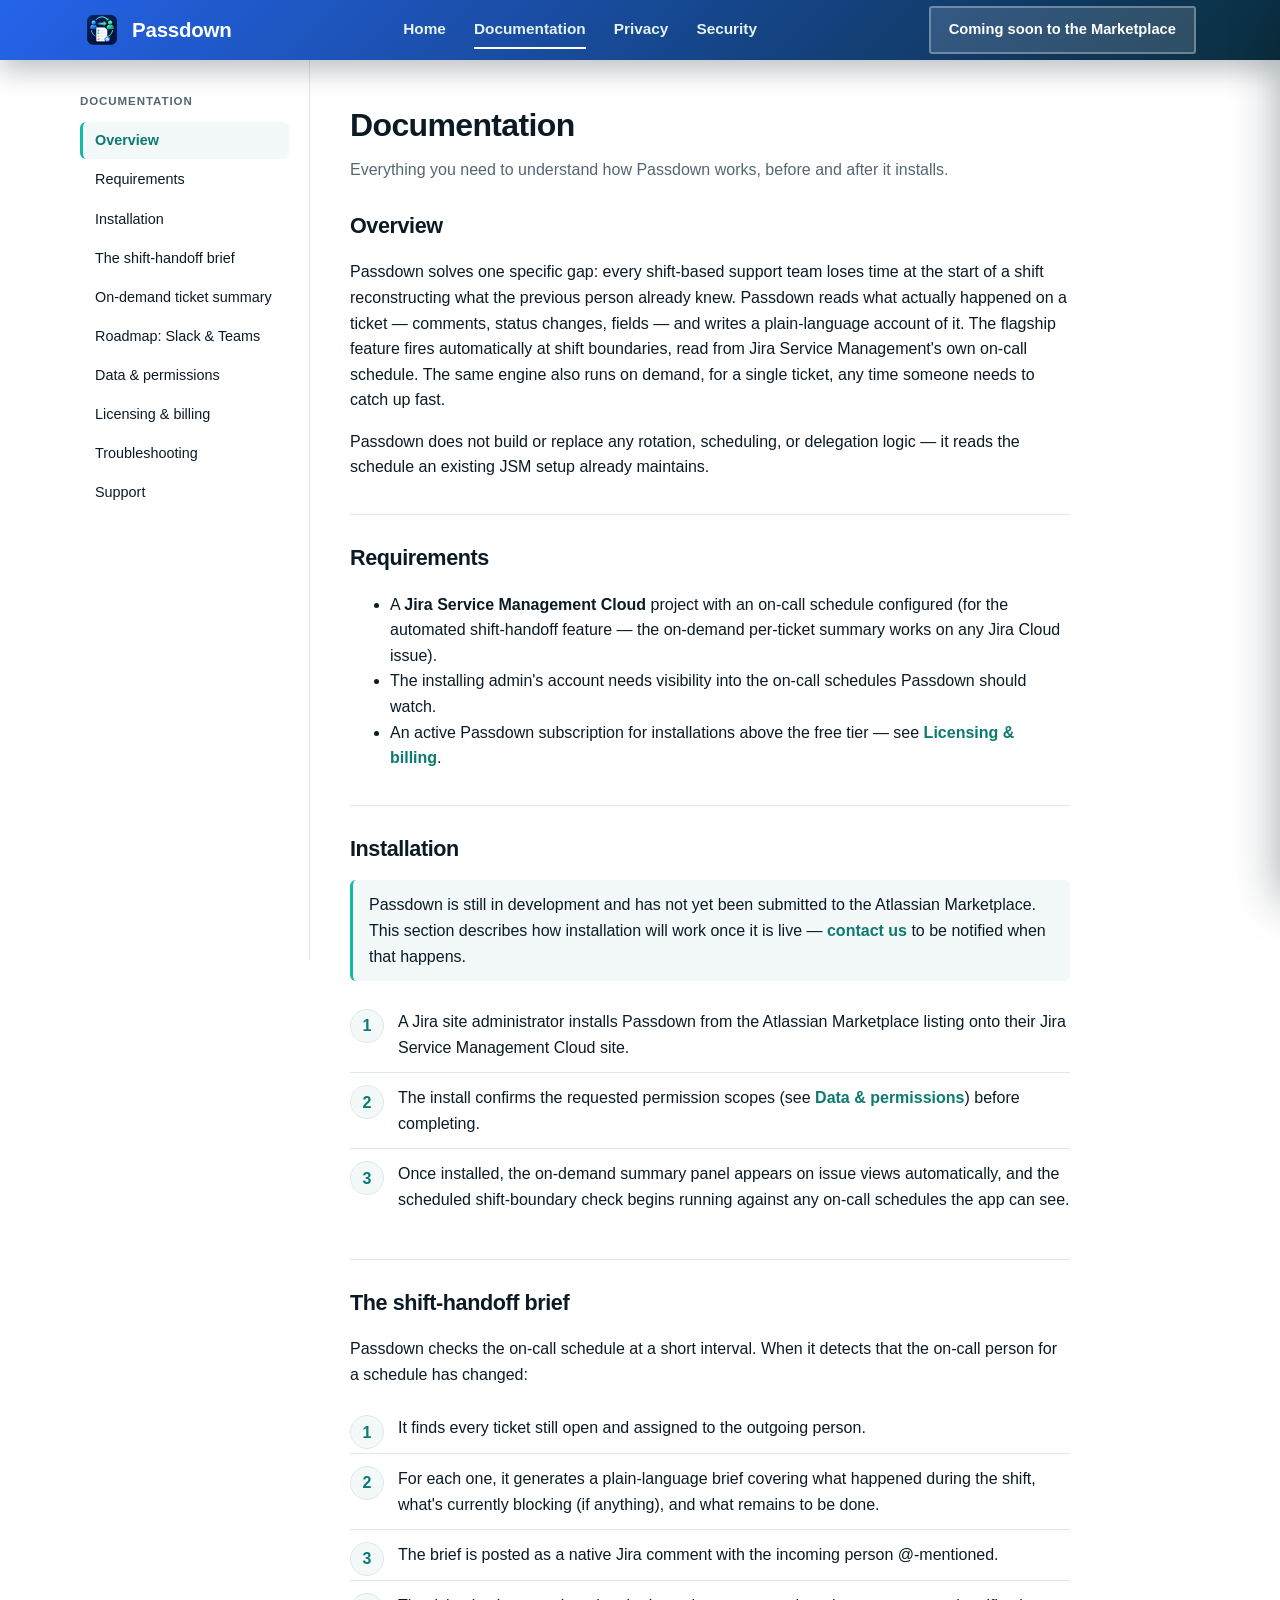
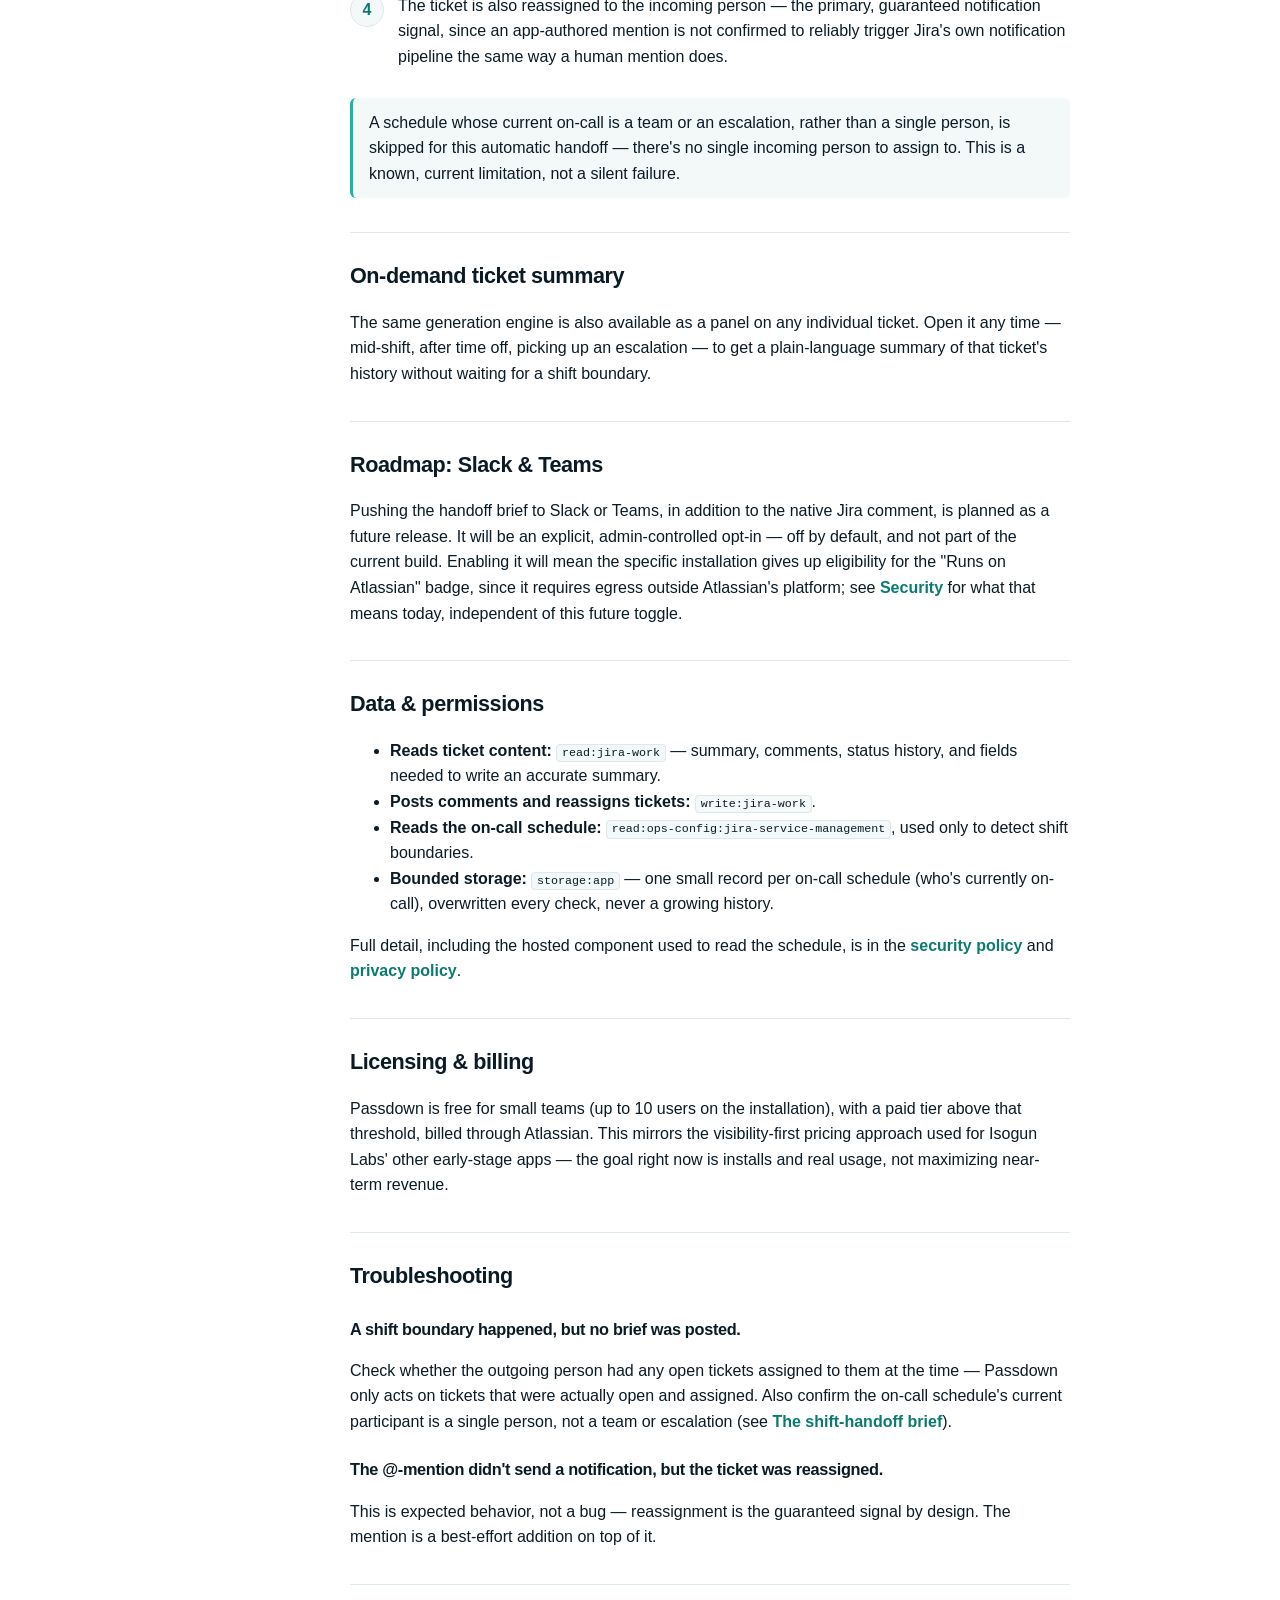
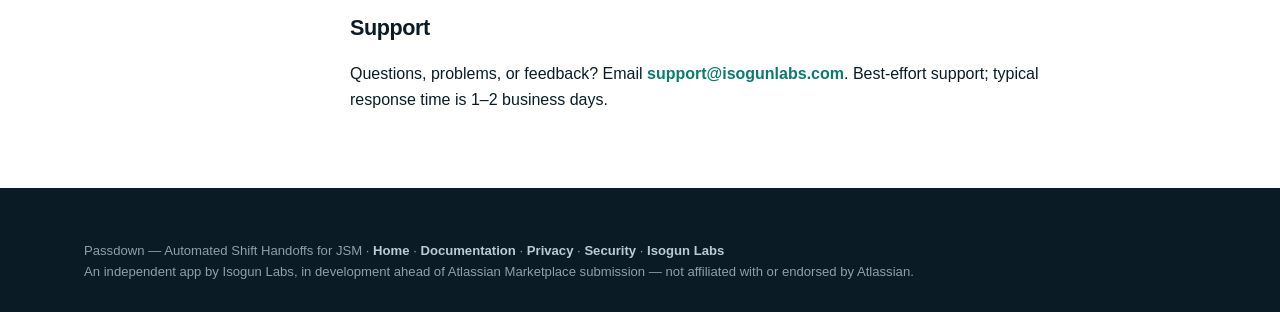
==== docs.html @ a718385f "Add Passdown marketing site: home, docs, privacy, security Real product screenshots throughout (on-c" ====
<!doctype html>
<html lang="en">
<head>
<meta charset="utf-8">
<meta name="viewport" content="width=device-width, initial-scale=1">
<meta name="color-scheme" content="light">
<meta name="author" content="Isogun Labs">
<meta name="theme-color" content="#0B1B26">
<title>Passdown — Documentation</title>
<meta name="description" content="Documentation for Passdown, the JSM app that writes and posts automated shift-handoff briefs, plus on-demand per-ticket summaries.">
<link rel="canonical" href="https://passdown.isogunlabs.com/docs.html">

<meta property="og:type" content="website">
<meta property="og:title" content="Passdown — Documentation">
<meta property="og:description" content="How the automated shift-handoff brief works, how the on-demand summary works, and what's still coming.">
<meta property="og:url" content="https://passdown.isogunlabs.com/docs.html">
<meta property="og:image" content="https://passdown.isogunlabs.com/assets/img/passdown-logo-512.png">
<meta property="og:image:width" content="512">
<meta property="og:image:height" content="512">
<meta property="og:site_name" content="Passdown">
<meta name="twitter:card" content="summary">
<meta name="twitter:site" content="@isogunlabs">
<meta name="twitter:title" content="Passdown — Documentation">
<meta name="twitter:description" content="How the automated shift-handoff brief works, how the on-demand summary works, and what's still coming.">
<meta name="twitter:image" content="https://passdown.isogunlabs.com/assets/img/passdown-logo-512.png">

<link rel="icon" href="/assets/img/passdown-logo-144.png" sizes="144x144" type="image/png">
<link rel="icon" href="/assets/img/passdown-logo-96.png" sizes="96x96" type="image/png">
<link rel="apple-touch-icon" href="/assets/img/passdown-logo-144.png">
<script type="application/ld+json">
{
  "@context": "https://schema.org",
  "@type": "BreadcrumbList",
  "itemListElement": [
    { "@type": "ListItem", "position": 1, "name": "Passdown", "item": "https://passdown.isogunlabs.com/" },
    { "@type": "ListItem", "position": 2, "name": "Documentation", "item": "https://passdown.isogunlabs.com/docs.html" }
  ]
}
</script>

<link rel="stylesheet" href="/assets/css/site.css?v=1">
</head>
<body>

<nav class="nav nav-solid">
  <div class="wrap">
    <a class="logo" href="/">
      <img src="/assets/img/passdown-logo-144.png" alt="" width="36" height="36">
      <b>Passdown</b>
    </a>
    <div class="nav-mid">
      <a href="index.html">Home</a>
      <a href="docs.html" class="active">Documentation</a>
      <a href="privacy.html">Privacy</a>
      <a href="security.html">Security</a>
    </div>
    <div class="nav-right">
      <span class="btn btn-disabled btn-sm">Coming soon to the Marketplace</span>
      <button class="hamburger" aria-label="Open menu" aria-expanded="false" aria-controls="mobile-drawer">
        <span></span><span></span><span></span>
      </button>
    </div>
  </div>
</nav>

<div class="drawer-overlay"></div>
<aside class="drawer" id="mobile-drawer">
  <div class="d-head">
    <a class="logo" href="/">
      <img src="/assets/img/passdown-logo-144.png" alt="" width="32" height="32">
      <b>Passdown</b>
    </a>
    <button class="d-close" aria-label="Close menu">
      <svg viewBox="0 0 24 24" fill="none" stroke="currentColor" stroke-width="2.2" stroke-linecap="round" stroke-linejoin="round"><path d="M6 6l12 12M18 6 6 18"/></svg>
    </button>
  </div>
  <nav>
    <a class="d-link" href="index.html">Home</a>
    <a class="d-link" href="docs.html">Documentation</a>
    <a class="d-link" href="privacy.html">Privacy</a>
    <a class="d-link" href="security.html">Security</a>
  </nav>
  <a class="btn btn-teal" href="mailto:support@isogunlabs.com">Get notified at launch</a>
</aside>

<div class="docs-layout">

  <aside class="docs-side">
    <p class="side-title">Documentation</p>
    <nav id="sidenav">
      <a href="#overview">Overview</a>
      <a href="#requirements">Requirements</a>
      <a href="#install">Installation</a>
      <a href="#handoff">The shift-handoff brief</a>
      <a href="#ticket">On-demand ticket summary</a>
      <a href="#roadmap">Roadmap: Slack &amp; Teams</a>
      <a href="#data">Data &amp; permissions</a>
      <a href="#licensing">Licensing &amp; billing</a>
      <a href="#troubleshooting">Troubleshooting</a>
      <a href="#support">Support</a>
    </nav>
  </aside>

  <main class="docs-main">
    <h1 class="page-title">Documentation</h1>
    <p class="lede">Everything you need to understand how Passdown works, before and after it installs.</p>

    <section id="overview">
      <h2 class="sec">Overview</h2>
      <p>
        Passdown solves one specific gap: every shift-based support team loses time at the start
        of a shift reconstructing what the previous person already knew. Passdown reads what
        actually happened on a ticket — comments, status changes, fields — and writes a
        plain-language account of it. The flagship feature fires automatically at shift
        boundaries, read from Jira Service Management's own on-call schedule. The same engine
        also runs on demand, for a single ticket, any time someone needs to catch up fast.
      </p>
      <p>
        Passdown does not build or replace any rotation, scheduling, or delegation logic — it
        reads the schedule an existing JSM setup already maintains.
      </p>
    </section>

    <section id="requirements">
      <h2 class="sec">Requirements</h2>
      <ul>
        <li>A <strong>Jira Service Management Cloud</strong> project with an on-call schedule configured (for the automated shift-handoff feature — the on-demand per-ticket summary works on any Jira Cloud issue).</li>
        <li>The installing admin's account needs visibility into the on-call schedules Passdown should watch.</li>
        <li>An active Passdown subscription for installations above the free tier — see <a class="inline" href="#licensing">Licensing &amp; billing</a>.</li>
      </ul>
    </section>

    <section id="install">
      <h2 class="sec">Installation</h2>
      <div class="note">
        Passdown is still in development and has not yet been submitted to the Atlassian
        Marketplace. This section describes how installation will work once it is live —
        <a class="inline" href="mailto:support@isogunlabs.com">contact us</a> to be notified when
        that happens.
      </div>
      <ol class="steps">
        <li>A Jira site administrator installs Passdown from the Atlassian Marketplace listing onto their Jira Service Management Cloud site.</li>
        <li>The install confirms the requested permission scopes (see <a class="inline" href="#data">Data &amp; permissions</a>) before completing.</li>
        <li>Once installed, the on-demand summary panel appears on issue views automatically, and the scheduled shift-boundary check begins running against any on-call schedules the app can see.</li>
      </ol>
    </section>

    <section id="handoff">
      <h2 class="sec">The shift-handoff brief</h2>
      <p>Passdown checks the on-call schedule at a short interval. When it detects that the on-call person for a schedule has changed:</p>
      <ol class="steps">
        <li>It finds every ticket still open and assigned to the outgoing person.</li>
        <li>For each one, it generates a plain-language brief covering what happened during the shift, what's currently blocking (if anything), and what remains to be done.</li>
        <li>The brief is posted as a native Jira comment with the incoming person @-mentioned.</li>
        <li>The ticket is also reassigned to the incoming person — the primary, guaranteed notification signal, since an app-authored mention is not confirmed to reliably trigger Jira's own notification pipeline the same way a human mention does.</li>
      </ol>
      <div class="note">
        A schedule whose current on-call is a team or an escalation, rather than a single person,
        is skipped for this automatic handoff — there's no single incoming person to assign to.
        This is a known, current limitation, not a silent failure.
      </div>
    </section>

    <section id="ticket">
      <h2 class="sec">On-demand ticket summary</h2>
      <p>
        The same generation engine is also available as a panel on any individual ticket. Open
        it any time — mid-shift, after time off, picking up an escalation — to get a
        plain-language summary of that ticket's history without waiting for a shift boundary.
      </p>
    </section>

    <section id="roadmap">
      <h2 class="sec">Roadmap: Slack &amp; Teams</h2>
      <p>
        Pushing the handoff brief to Slack or Teams, in addition to the native Jira comment, is
        planned as a future release. It will be an explicit, admin-controlled opt-in — off by
        default, and not part of the current build. Enabling it will mean the specific
        installation gives up eligibility for the "Runs on Atlassian" badge, since it requires
        egress outside Atlassian's platform; see <a class="inline" href="security.html">Security</a>
        for what that means today, independent of this future toggle.
      </p>
    </section>

    <section id="data">
      <h2 class="sec">Data &amp; permissions</h2>
      <ul>
        <li><strong>Reads ticket content:</strong> <code>read:jira-work</code> — summary, comments, status history, and fields needed to write an accurate summary.</li>
        <li><strong>Posts comments and reassigns tickets:</strong> <code>write:jira-work</code>.</li>
        <li><strong>Reads the on-call schedule:</strong> <code>read:ops-config:jira-service-management</code>, used only to detect shift boundaries.</li>
        <li><strong>Bounded storage:</strong> <code>storage:app</code> — one small record per on-call schedule (who's currently on-call), overwritten every check, never a growing history.</li>
      </ul>
      <p>Full detail, including the hosted component used to read the schedule, is in the <a class="inline" href="security.html">security policy</a> and <a class="inline" href="privacy.html">privacy policy</a>.</p>
    </section>

    <section id="licensing">
      <h2 class="sec">Licensing &amp; billing</h2>
      <p>
        Passdown is free for small teams (up to 10 users on the installation), with a paid tier
        above that threshold, billed through Atlassian. This mirrors the visibility-first pricing
        approach used for Isogun Labs' other early-stage apps — the goal right now is installs
        and real usage, not maximizing near-term revenue.
      </p>
    </section>

    <section id="troubleshooting">
      <h2 class="sec">Troubleshooting</h2>

      <h3>A shift boundary happened, but no brief was posted.</h3>
      <p>
        Check whether the outgoing person had any open tickets assigned to them at the time —
        Passdown only acts on tickets that were actually open and assigned. Also confirm the
        on-call schedule's current participant is a single person, not a team or escalation (see
        <a class="inline" href="#handoff">The shift-handoff brief</a>).
      </p>

      <h3>The @-mention didn't send a notification, but the ticket was reassigned.</h3>
      <p>
        This is expected behavior, not a bug — reassignment is the guaranteed signal by design.
        The mention is a best-effort addition on top of it.
      </p>
    </section>

    <section id="support">
      <h2 class="sec">Support</h2>
      <p>
        Questions, problems, or feedback? Email
        <a class="inline" href="mailto:support@isogunlabs.com">support@isogunlabs.com</a>.
        Best-effort support; typical response time is 1–2 business days.
      </p>
    </section>
  </main>

</div>

<footer>
  <div class="wrap">
    <div class="foot-bottom" style="border-top:0; padding-top:0;">
      Passdown — Automated Shift Handoffs for JSM ·
      <a href="index.html">Home</a> ·
      <a href="docs.html">Documentation</a> ·
      <a href="privacy.html">Privacy</a> ·
      <a href="security.html">Security</a> ·
      <a href="https://isogunlabs.com/">Isogun Labs</a><br>
      An independent app by Isogun Labs, in development ahead of Atlassian Marketplace submission — not affiliated with or endorsed by Atlassian.
    </div>
  </div>
</footer>

<script src="/assets/js/site.js?v=1" defer></script>
</body>
</html>
---- assets/css/site.css ----
/* ============================================================
   Passdown — shared site styles
   ============================================================ */
:root {
  --blue-50:#EFF6FF; --blue-100:#DBEAFE; --blue-200:#BFDBFE; --blue-500:#2563EB;
  --teal-50:#ECFDFB; --teal-100:#CCF6EF; --teal-200:#94E7DC; --teal-400:#14B8A6;
  --teal:#0D9488; --teal-600:#0B7A70; --deep:#0A2E3D;
  --ink:#0B1B26; --body:#546672; --bg:#FFFFFF; --panel:#F3F8F8; --panel-2:#E3F1F0;
  --line:#DDE9E9; --white:#FFFFFF; --amber-flag:#B45309; --amber-flag-bg:#FEF3E4;
  --shadow:0 1px 2px rgba(11,27,38,.05), 0 10px 28px rgba(11,27,38,.08);
  --shadow-lg:0 2px 6px rgba(11,27,38,.06), 0 30px 64px rgba(11,27,38,.16);
  --maxw:1160px;
  --ff:'Segoe UI',-apple-system,BlinkMacSystemFont,Roboto,Helvetica,Arial,sans-serif;
}
* { box-sizing: border-box; }
html { scroll-behavior: smooth; }
body { margin:0; font-family:var(--ff); color:var(--ink); background:var(--bg); line-height:1.6; -webkit-font-smoothing:antialiased; text-rendering:optimizeLegibility; overflow-x:hidden; }
a { color:inherit; }
img { max-width:100%; display:block; }
.wrap { max-width:var(--maxw); margin:0 auto; padding:0 24px; }
.wrap-wide { max-width:1360px; }
:focus-visible { outline:2px solid var(--teal-400); outline-offset:3px; border-radius:4px; }
h1,h2,h3 { letter-spacing:-.02em; }
.teal { color:var(--teal-400); }
code { background:var(--panel); border:1px solid var(--line); padding:.1em .4em; border-radius:4px; font-size:.9em; }
pre { background:#0E2530; color:#E7F6F4; border-radius:10px; padding:16px 18px; overflow-x:auto; font-size:.85rem; line-height:1.5; }
pre code { background:none; border:0; color:inherit; padding:0; }
table { border-collapse:collapse; width:100%; margin:12px 0; font-size:.95rem; }
th, td { text-align:left; padding:10px 12px; border-bottom:1px solid var(--line); vertical-align:top; }
th { background:var(--panel); font-weight:700; }

/* buttons */
.btn { display:inline-flex; align-items:center; gap:9px; font-size:1rem; font-weight:700; text-decoration:none; padding:13px 24px; border-radius:3px; transition:transform .16s, box-shadow .25s, background .2s, color .2s; cursor:pointer; border:2px solid transparent; }
.btn svg { width:16px; height:16px; transition:transform .2s; }
.btn-teal { color:#fff; background:linear-gradient(135deg,var(--blue-500),var(--teal-400)); }
.btn-teal:hover { transform:translateY(-2px); }
.btn-teal:hover svg { transform:translateX(4px); }
.btn-ghost { color:var(--ink); border-color:var(--line); background:var(--white); }
.btn-ghost:hover { border-color:var(--teal-400); color:var(--teal); }
.btn-ghost-light { color:#fff; border-color:rgba(255,255,255,.4); background:transparent; }
.btn-ghost-light:hover { border-color:#fff; }
.btn-disabled { color:#fff; background:rgba(255,255,255,.14); border-color:rgba(255,255,255,.3); cursor:default; }
.btn-text { display:inline-flex; align-items:center; gap:8px; font-weight:700; text-decoration:none; color:var(--teal-600); }
.btn-text svg { width:16px; height:16px; transition:transform .2s; }
.btn-text:hover svg { transform:translateX(4px); }
.btn-sm { padding:10px 18px; font-size:.92rem; }

/* utility bar */
.util { background:var(--ink); color:#B9CBD4; font-size:.82rem; }
.util .wrap { display:flex; align-items:center; justify-content:space-between; height:38px; }
.util a { color:#B9CBD4; text-decoration:none; }
.util .u-left a:hover, .util .u-right a:hover { color:#fff; }
.util .u-left { display:flex; align-items:center; gap:6px; }
.util .u-left svg { width:14px; height:14px; color:var(--teal-200); }

/* nav */
.nav { position:sticky; top:0; z-index:60; background:transparent; box-shadow:0 1px 0 rgba(255,255,255,0); transition:box-shadow .4s ease; }
.nav::before { content:""; position:absolute; inset:0; z-index:-1; background:linear-gradient(135deg,var(--blue-500),var(--deep)); opacity:0; transition:opacity .4s ease; }
.nav .wrap { display:flex; align-items:center; justify-content:space-between; height:74px; transition:height .3s ease; }
.nav.scrolled, .nav.nav-solid { box-shadow:0 10px 28px rgba(11,27,38,.28); }
.nav.scrolled::before, .nav.nav-solid::before { opacity:1; }
.nav.scrolled .wrap, .nav.nav-solid .wrap { height:60px; }
.logo { display:inline-flex; align-items:center; gap:12px; text-decoration:none; }
.logo img { height:36px; width:auto; flex:none; display:block; border-radius:9px; }
.logo b { color:#fff; font-size:1.28rem; font-weight:800; letter-spacing:-.01em; }
.nav-mid { display:flex; align-items:center; gap:28px; }
.nav-mid a { color:#E4F3F1; text-decoration:none; font-weight:600; font-size:.96rem; padding:6px 0; border-bottom:2px solid transparent; transition:border-color .2s,color .2s; }
.nav-mid a:hover, .nav-mid a.active { border-color:#fff; }
.nav-right { display:flex; align-items:center; gap:14px; }
.hamburger { display:none; background:none; border:0; cursor:pointer; padding:8px; }
.hamburger span { display:block; width:22px; height:2px; background:#fff; border-radius:2px; margin:5px 0; transition:transform .3s ease, opacity .2s ease; }
.hamburger.open span:nth-child(1){ transform:translateY(7px) rotate(45deg); }
.hamburger.open span:nth-child(2){ opacity:0; }
.hamburger.open span:nth-child(3){ transform:translateY(-7px) rotate(-45deg); }
.drawer-overlay { position:fixed; inset:0; background:rgba(11,27,38,.5); opacity:0; visibility:hidden; transition:opacity .3s ease, visibility .3s ease; z-index:90; }
.drawer-overlay.open { opacity:1; visibility:visible; }
.drawer { position:fixed; top:0; right:0; height:100%; width:min(300px,86vw); background:linear-gradient(160deg,var(--blue-500),var(--deep)); box-shadow:-14px 0 44px rgba(11,27,38,.4); transform:translateX(105%); transition:transform .32s cubic-bezier(.4,0,.2,1); z-index:100; display:flex; flex-direction:column; padding:20px 22px 26px; }
.drawer.open { transform:none; }
.drawer .d-head { display:flex; align-items:center; justify-content:space-between; margin-bottom:18px; }
.drawer .d-close { background:none; border:0; color:#fff; cursor:pointer; padding:6px; line-height:0; }
.drawer .d-close svg { width:24px; height:24px; }
.drawer nav { display:flex; flex-direction:column; }
.drawer a.d-link { display:block; color:#fff; text-decoration:none; font-weight:600; font-size:1.05rem; padding:14px 2px; border-bottom:1px solid rgba(255,255,255,.16); }
.drawer .btn { margin-top:20px; justify-content:center; }
body.drawer-open { overflow:hidden; }
@media (max-width:820px){ .nav-mid{ display:none; } .util{ display:none; } .hamburger{ display:block; } .nav-right .btn-teal{ display:none; } }

/* hero */
.hero { position:relative; margin-top:-74px; padding-top:74px; background:linear-gradient(150deg,#0E3247,var(--ink) 65%); color:#fff; overflow:hidden; }
.hero-facets { position:absolute; inset:0; opacity:.5; background-image:linear-gradient(rgba(255,255,255,.05) 1px,transparent 1px),linear-gradient(90deg,rgba(255,255,255,.05) 1px,transparent 1px); background-size:48px 48px; mask-image:radial-gradient(ellipse 75% 90% at 20% 20%,#000 30%,transparent 75%); -webkit-mask-image:radial-gradient(ellipse 75% 90% at 20% 20%,#000 30%,transparent 75%); }
.hero-glow { position:absolute; width:520px; height:520px; border-radius:50%; background:radial-gradient(circle,rgba(20,184,166,.35),transparent 70%); filter:blur(30px); top:-120px; right:-80px; animation:float 9s ease-in-out infinite; }
@keyframes float { 0%,100%{ transform:translate(0,0); } 50%{ transform:translate(-24px,26px); } }
.hero .wrap { position:relative; z-index:1; padding:76px 24px 70px; display:grid; grid-template-columns:0.85fr 1.15fr; gap:44px; align-items:center; max-width:1280px; }
.eyebrow { font-size:.76rem; font-weight:700; letter-spacing:.14em; text-transform:uppercase; color:#B9E4DC; }
.eyebrow .dot { display:inline-block; width:7px; height:7px; margin-right:8px; border-radius:50%; background:var(--teal-400); box-shadow:0 0 0 4px rgba(20,184,166,.25); vertical-align:middle; }
.hero h1 { font-size:clamp(2rem,4.4vw,3.1rem); line-height:1.1; font-weight:800; margin:20px 0 0; letter-spacing:-.03em; }
.hero .lead { font-size:clamp(1.02rem,1.5vw,1.16rem); color:#C7DCE2; max-width:50ch; margin:20px 0 0; }
.hero-actions { display:flex; flex-wrap:wrap; align-items:center; gap:16px; margin-top:30px; }
.hero-actions .btn-text { color:#fff; }
.trust-chips { list-style:none; display:flex; flex-wrap:wrap; gap:10px; padding:0; margin:30px 0 0; }
.trust-chips li { display:inline-flex; align-items:center; gap:7px; background:rgba(255,255,255,.08); border:1px solid rgba(255,255,255,.16); border-radius:999px; padding:8px 15px; font-size:.85rem; font-weight:600; color:#E4F3F1; }
.trust-chips svg { width:14px; height:14px; color:var(--teal-200); flex:none; }

/* hero screenshot showcase */
.showcase-frame { position:relative; }
.showcase-frame::before { content:""; position:absolute; inset:-8% -6% -14% -6%; background:radial-gradient(60% 60% at 65% 35%,rgba(20,184,166,.28),transparent 70%); filter:blur(38px); z-index:-1; }
.mock { border-radius:8px; overflow:hidden; border:1px solid rgba(255,255,255,.14); box-shadow:var(--shadow-lg); background:var(--white); position:relative; }
.mock .bar { display:flex; align-items:center; gap:7px; padding:11px 15px; background:#EAF3F3; border-bottom:1px solid var(--line); }
.mock .bar i { width:10px; height:10px; border-radius:50%; }
.mock .bar .r{background:#F87171;} .mock .bar .y{background:#FBBF24;} .mock .bar .g{background:#34D399;}
.mock .bar .url { margin-left:8px; font-size:.72rem; color:var(--body); background:var(--white); border:1px solid var(--line); border-radius:6px; padding:4px 12px; }
.brief-shot { padding:28px 26px; background:var(--white); }
.brief-shot .who { display:flex; align-items:center; gap:10px; font-size:.82rem; color:var(--body); margin-bottom:14px; }
.brief-shot .who b { color:var(--ink); }
.brief-shot .mention { display:inline-block; background:var(--blue-100); color:var(--blue-500); border-radius:5px; padding:2px 7px; font-weight:700; font-size:.86rem; }
.brief-shot p { font-size:.92rem; color:var(--ink); margin:0 0 12px; }
.brief-shot .tag { display:inline-flex; align-items:center; gap:6px; font-size:.76rem; font-weight:700; color:var(--teal-600); background:var(--teal-50); border:1px solid var(--teal-100); border-radius:999px; padding:4px 11px; }

/* section scaffolding */
section.block { padding:80px 0; }
.kicker { font-size:.78rem; font-weight:800; letter-spacing:.14em; text-transform:uppercase; color:var(--teal-600); }
.section-head { max-width:680px; margin:0 auto 48px; text-align:center; }
.section-head h2 { font-size:clamp(1.7rem,3.4vw,2.4rem); font-weight:800; margin:12px 0 12px; }
.section-head p { color:var(--body); font-size:1.06rem; margin:0; }

/* how it works — flow steps */
.flow { display:grid; grid-template-columns:repeat(3,1fr); gap:28px; position:relative; }
.flow-step { text-align:center; }
.flow-step .num { width:34px; height:34px; border-radius:50%; background:var(--panel); border:1px solid var(--line); color:var(--teal-600); font-weight:800; display:grid; place-items:center; margin:0 auto 14px; }
.flow-shot { border-radius:8px; overflow:hidden; border:1px solid var(--line); box-shadow:var(--shadow); aspect-ratio:16/10; position:relative; margin-bottom:16px; background:var(--panel); display:flex; align-items:center; justify-content:center; padding:22px; }
.flow-shot svg { width:56px; height:56px; color:var(--teal-400); }
.flow-step h3 { margin:0 0 6px; font-size:1.06rem; font-weight:800; color:var(--ink); }
.flow-step p { margin:0; color:var(--body); font-size:.92rem; line-height:1.55; }
.flow-arrow { position:absolute; top:56px; width:28px; height:28px; color:var(--teal-200); }
.flow-arrow svg { width:100%; height:100%; }

/* principle / feature grid */
.principles { display:grid; grid-template-columns:repeat(4,1fr); gap:22px; }
.principle { background:var(--white); border-radius:8px; padding:26px 22px; box-shadow:var(--shadow); transition:transform .2s, box-shadow .25s; }
.principle:hover { transform:translateY(-4px); box-shadow:var(--shadow-lg); }
.principle .ic { width:46px; height:46px; border-radius:8px; display:grid; place-items:center; background:linear-gradient(140deg,var(--teal-50),var(--teal-100)); color:var(--teal-600); margin-bottom:16px; }
.principle .ic svg { width:23px; height:23px; }
.principle h3 { margin:0 0 8px; font-size:1.02rem; font-weight:800; color:var(--ink); }
.principle p { margin:0; color:var(--body); font-size:.92rem; }

/* handoff → engine split */
.split { display:grid; grid-template-columns:1fr auto 1fr; gap:24px; align-items:center; }
.split-shot { border-radius:8px; overflow:hidden; border:1px solid var(--line); box-shadow:var(--shadow-lg); background:var(--white); aspect-ratio:4/3; display:flex; align-items:center; justify-content:center; padding:24px; }
.split-shot svg { width:64px; height:64px; color:var(--teal-400); }
.split-arrow { color:var(--teal-400); flex:none; }
.split-arrow svg { width:30px; height:30px; }
.split-label { font-size:.78rem; font-weight:800; letter-spacing:.1em; text-transform:uppercase; color:var(--teal-600); margin-bottom:10px; text-align:center; }

@media (max-width:680px){
  .split { grid-template-columns:1fr; }
  .split-arrow { transform:rotate(90deg); margin:0 auto; }
}

/* real product screenshots — framed + annotated */
.real-shot { border-radius:8px; overflow:hidden; border:1px solid var(--line); box-shadow:var(--shadow); background:var(--white); }
.real-shot .bar { display:flex; align-items:center; gap:7px; padding:9px 13px; background:#EAF3F3; border-bottom:1px solid var(--line); }
.real-shot .bar i { width:9px; height:9px; border-radius:50%; }
.real-shot .bar .r{background:#F87171;} .real-shot .bar .y{background:#FBBF24;} .real-shot .bar .g{background:#34D399;}
.real-shot .bar .url { margin-left:6px; font-size:.7rem; color:var(--body); background:var(--white); border:1px solid var(--line); border-radius:6px; padding:3px 10px; }
.real-shot .frame { position:relative; overflow:hidden; background:var(--panel); }
.real-shot .frame img { width:100%; height:100%; object-fit:cover; display:block; }
.real-shot .callout { position:absolute; left:10px; bottom:10px; display:inline-flex; align-items:center; gap:8px; background:rgba(10,25,35,.92); color:#fff; font-size:.76rem; font-weight:700; padding:6px 12px 6px 9px; border-radius:999px; box-shadow:0 8px 20px rgba(10,25,35,.4); max-width:calc(100% - 20px); }
.real-shot .callout .dot2 { width:7px; height:7px; border-radius:50%; background:var(--teal-400); flex:none; box-shadow:0 0 0 4px rgba(20,184,166,.3); }
.real-badge { display:inline-flex; align-items:center; gap:6px; font-size:.72rem; font-weight:800; letter-spacing:.04em; text-transform:uppercase; color:var(--teal-600); background:var(--teal-50); border:1px solid var(--teal-100); border-radius:999px; padding:4px 11px; margin-bottom:10px; }
.real-badge svg { width:12px; height:12px; }

/* collage grid of real handoff tickets */
.collage { display:grid; grid-template-columns:repeat(3,1fr); gap:20px; }
.collage .real-shot .frame { aspect-ratio:4/3; }

/* RoA disclosure banner */
.roa-note { display:flex; gap:14px; align-items:flex-start; background:var(--amber-flag-bg); border:1px solid #F3D9AE; border-radius:8px; padding:16px 18px; margin:0 auto; max-width:760px; }
.roa-note svg { flex:none; width:20px; height:20px; color:var(--amber-flag); margin-top:2px; }
.roa-note p { margin:0; font-size:.92rem; color:#7C4A0F; line-height:1.55; }
.roa-note a { color:#7C4A0F; text-decoration:underline; font-weight:600; }

/* FAQ accordion */
.faq-list { max-width:760px; margin:0 auto; }
.faq-item { border-bottom:1px solid var(--line); }
.faq-item summary { cursor:pointer; list-style:none; display:flex; align-items:center; justify-content:space-between; gap:16px; padding:20px 4px; font-weight:700; font-size:1.02rem; color:var(--ink); }
.faq-item summary::-webkit-details-marker { display:none; }
.faq-item summary .chev { flex:none; width:20px; height:20px; color:var(--teal-600); transition:transform .25s ease; }
.faq-item[open] summary .chev { transform:rotate(180deg); }
.faq-item p { margin:0 4px 20px; color:var(--body); font-size:.98rem; line-height:1.6; }

/* CTA band */
.cta { position:relative; background:linear-gradient(120deg,var(--deep),var(--teal-600)); color:#fff; overflow:hidden; }
.cta-facets { position:absolute; inset:0; opacity:.35; background-image:linear-gradient(rgba(255,255,255,.08) 1px,transparent 1px),linear-gradient(90deg,rgba(255,255,255,.08) 1px,transparent 1px); background-size:44px 44px; mask-image:radial-gradient(ellipse 80% 120% at 100% 0,#000 25%,transparent 72%); -webkit-mask-image:radial-gradient(ellipse 80% 120% at 100% 0,#000 25%,transparent 72%); }
.cta .wrap { position:relative; z-index:1; padding:68px 24px; text-align:center; }
.cta h2 { font-size:clamp(1.8rem,3.4vw,2.4rem); font-weight:800; margin:0 0 14px; }
.cta p { color:#D8ECEA; font-size:1.08rem; max-width:54ch; margin:0 auto 28px; }
.cta-actions { display:flex; flex-wrap:wrap; gap:14px; justify-content:center; }

/* pill / badge (legal pages) */
.pill { display:inline-block; font-size:.8rem; font-weight:700; color:var(--teal-600); background:var(--teal-50); border-radius:999px; padding:4px 13px; margin-bottom:14px; }
.pill-warn { color:var(--amber-flag); background:var(--amber-flag-bg); }

/* footer */
footer { background:var(--ink); color:#AEC0C7; }
footer .wrap { padding:52px 24px 30px; }
.foot-top { display:flex; flex-wrap:wrap; justify-content:space-between; gap:32px; margin-bottom:32px; }
.foot-brand .logo { margin-bottom:14px; }
.foot-brand p { color:#8CA0A8; font-size:.9rem; max-width:34ch; margin:0; }
.foot-links { display:flex; flex-wrap:wrap; gap:10px 26px; }
.foot-links a { color:#CBE0DD; text-decoration:none; font-size:.94rem; font-weight:600; }
.foot-links a:hover { color:#fff; }
.foot-bottom { border-top:1px solid rgba(255,255,255,.1); padding-top:22px; font-size:.82rem; color:#8CA0A8; line-height:1.6; }
.foot-bottom a { color:#B9CBD4; font-weight:600; text-decoration:none; }
.foot-bottom a:hover { color:#fff; }

/* legal / content pages (docs / privacy / security) */
.page-hero { position:relative; margin-top:-74px; padding-top:74px; background:linear-gradient(135deg,var(--blue-500),var(--deep)); color:#fff; }
.page-hero .wrap { padding:52px 24px 44px; }
.page-hero .page-title { font-size:clamp(1.7rem,3.4vw,2.3rem); font-weight:800; margin:22px 0 4px; }
.page-hero .updated { opacity:.85; font-size:.9rem; }
.legal { padding-top:44px; padding-bottom:24px; }
.legal .lead { font-size:1.05rem; color:var(--body); }
.legal section { border-top:1px solid var(--line); padding-top:24px; margin-top:24px; }
.legal h2 { font-size:1.2rem; margin:0 0 8px; }
.legal a { color:var(--teal-600); font-weight:600; text-decoration:none; }
.legal a:hover { text-decoration:underline; }

.docs-layout { display:flex; align-items:flex-start; max-width:var(--maxw); margin:0 auto; }
.docs-side { width:250px; flex:none; position:sticky; top:0; align-self:flex-start; height:100vh; overflow-y:auto; border-right:1px solid var(--line); padding:32px 20px 40px; }
.docs-side .side-title { font-size:.72rem; text-transform:uppercase; letter-spacing:.08em; color:var(--body); margin:0 0 12px; font-weight:800; }
.docs-side nav a { display:block; padding:7px 12px; margin:2px 0; color:var(--ink); text-decoration:none; font-size:.9rem; border-radius:6px; border-left:3px solid transparent; }
.docs-side nav a:hover { background:var(--panel); }
.docs-side nav a.active { background:var(--panel); color:var(--teal-600); font-weight:700; border-left-color:var(--teal-400); }
.docs-main { flex:1 1 auto; min-width:0; padding:40px 40px 60px; max-width:800px; }
.docs-main .page-title { font-size:2rem; font-weight:800; margin:0 0 6px; }
.docs-main .lede { color:var(--body); margin:0 0 8px; }
.docs-main section { border-top:1px solid var(--line); padding-top:26px; margin-top:34px; }
.docs-main section:first-of-type { border-top:0; padding-top:0; margin-top:26px; }
.docs-main h2.sec { font-size:1.35rem; margin:0 0 12px; scroll-margin-top:20px; }
.docs-main h3 { font-size:1.02rem; margin:22px 0 4px; }
.docs-main a { color:var(--teal-600); font-weight:600; text-decoration:none; }
.docs-main a:hover { text-decoration:underline; }
ol.steps { padding-left:0; list-style:none; counter-reset:step; }
ol.steps li { counter-increment:step; position:relative; padding:12px 0 12px 48px; border-bottom:1px solid var(--line); }
ol.steps li:last-child { border-bottom:0; }
ol.steps li::before { content:counter(step); position:absolute; left:0; top:12px; width:32px; height:32px; background:var(--panel); color:var(--teal-600); border:1px solid var(--line); border-radius:50%; display:grid; place-items:center; font-weight:700; }
.note { background:var(--panel); border-left:3px solid var(--teal-400); padding:12px 16px; border-radius:6px; margin:14px 0; }
.note-warn { background:var(--amber-flag-bg); border-left-color:var(--amber-flag); }

/* reveal on scroll */
.reveal { opacity:0; transform:translateY(20px); transition:opacity .7s ease, transform .7s ease; }
.reveal.in { opacity:1; transform:none; }

@media (max-width:940px){
  .hero .wrap{ grid-template-columns:1fr; gap:40px; padding:56px 24px 48px; text-align:center; }
  .hero .lead{ margin-inline:auto; }
  .trust-chips{ justify-content:center; }
  .principles{ grid-template-columns:repeat(2,1fr); }
  .flow{ grid-template-columns:1fr; gap:36px; }
  .flow-arrow{ display:none; }
  .collage{ grid-template-columns:1fr; }
  .foot-top{ flex-direction:column; gap:24px; }
  .docs-layout{ display:block; }
  .docs-side{ width:auto; position:static; height:auto; border-right:0; border-bottom:1px solid var(--line); padding:16px 20px; }
  .docs-side nav{ display:flex; flex-wrap:wrap; gap:4px; }
  .docs-side nav a{ border-left:0; padding:6px 10px; }
  .docs-main{ padding:28px 20px 48px; }
}
@media (max-width:560px){
  section.block{ padding:56px 0; }
  .principles{ grid-template-columns:1fr; }
  .util{ font-size:.78rem; }
}
@media (prefers-reduced-motion: reduce){ *{ animation:none!important; scroll-behavior:auto; } .reveal{ opacity:1; transform:none; transition:none; } .hero-glow{ animation:none; } }
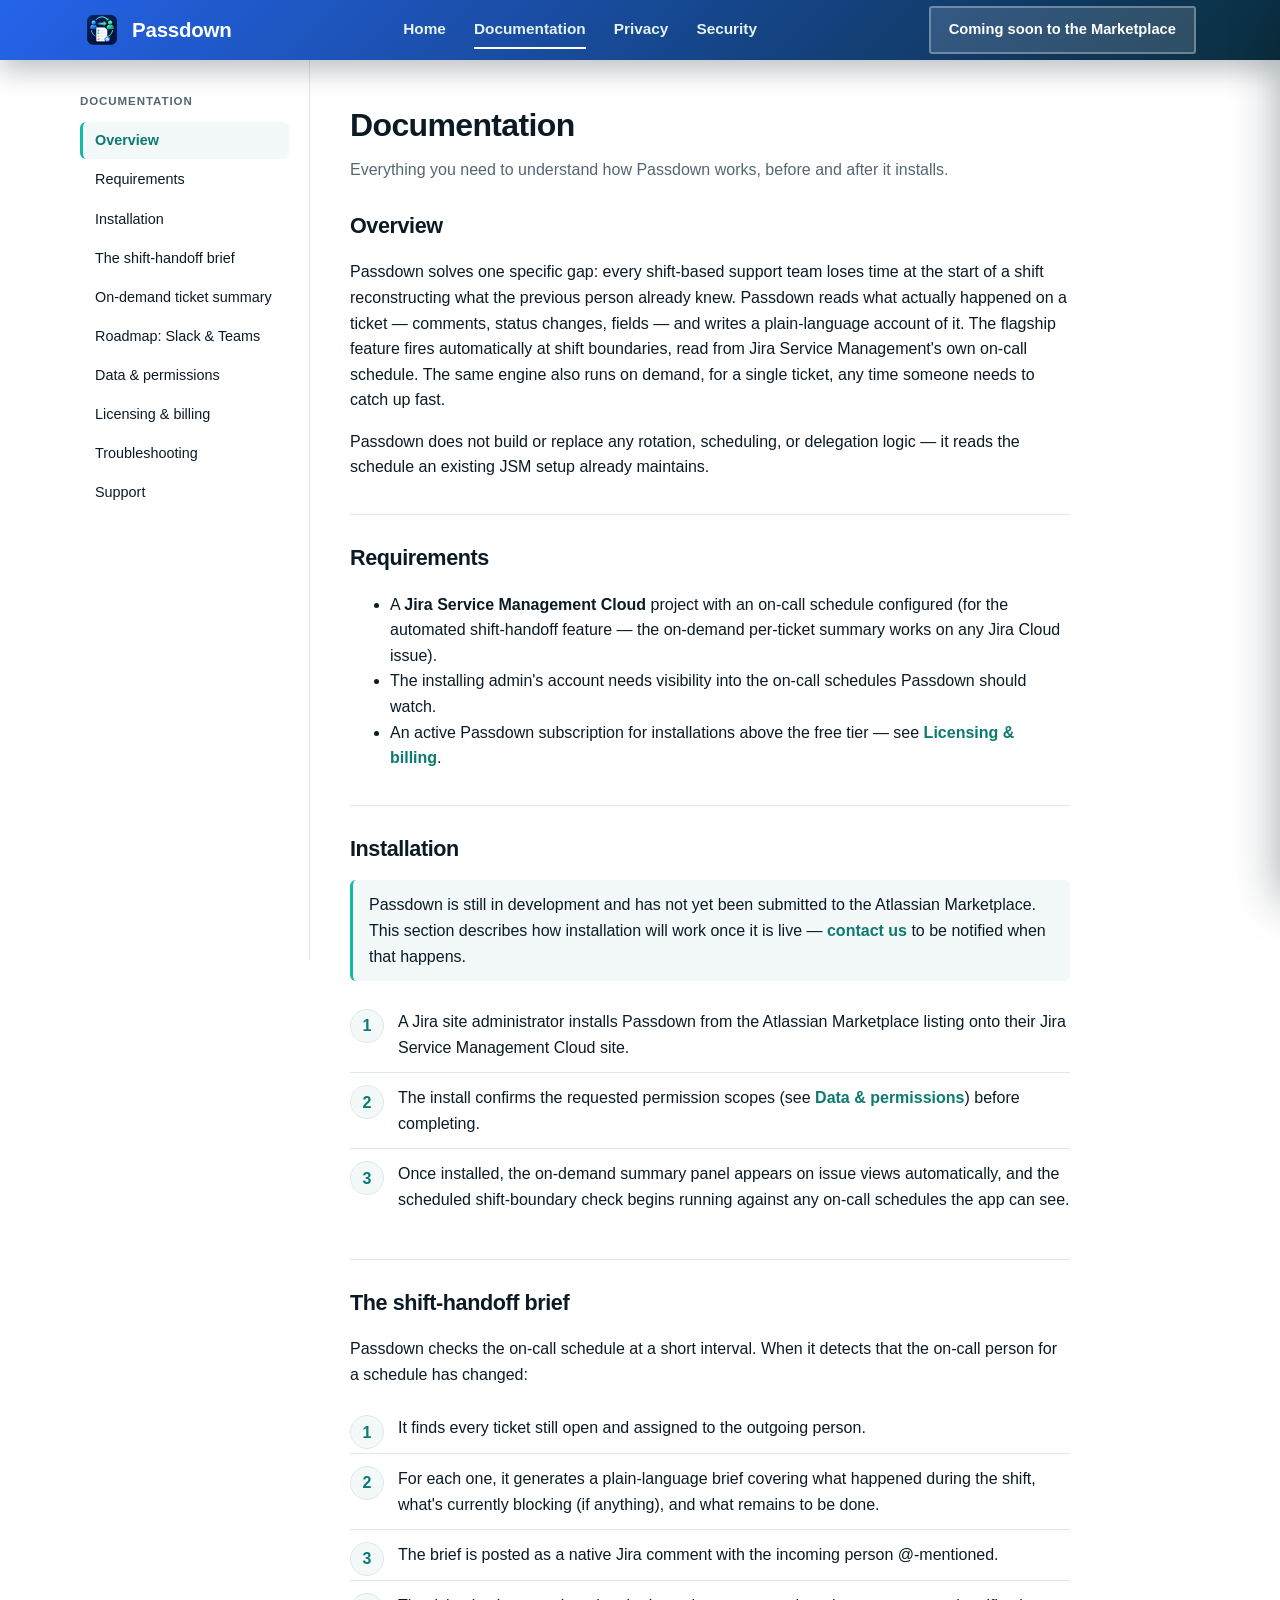
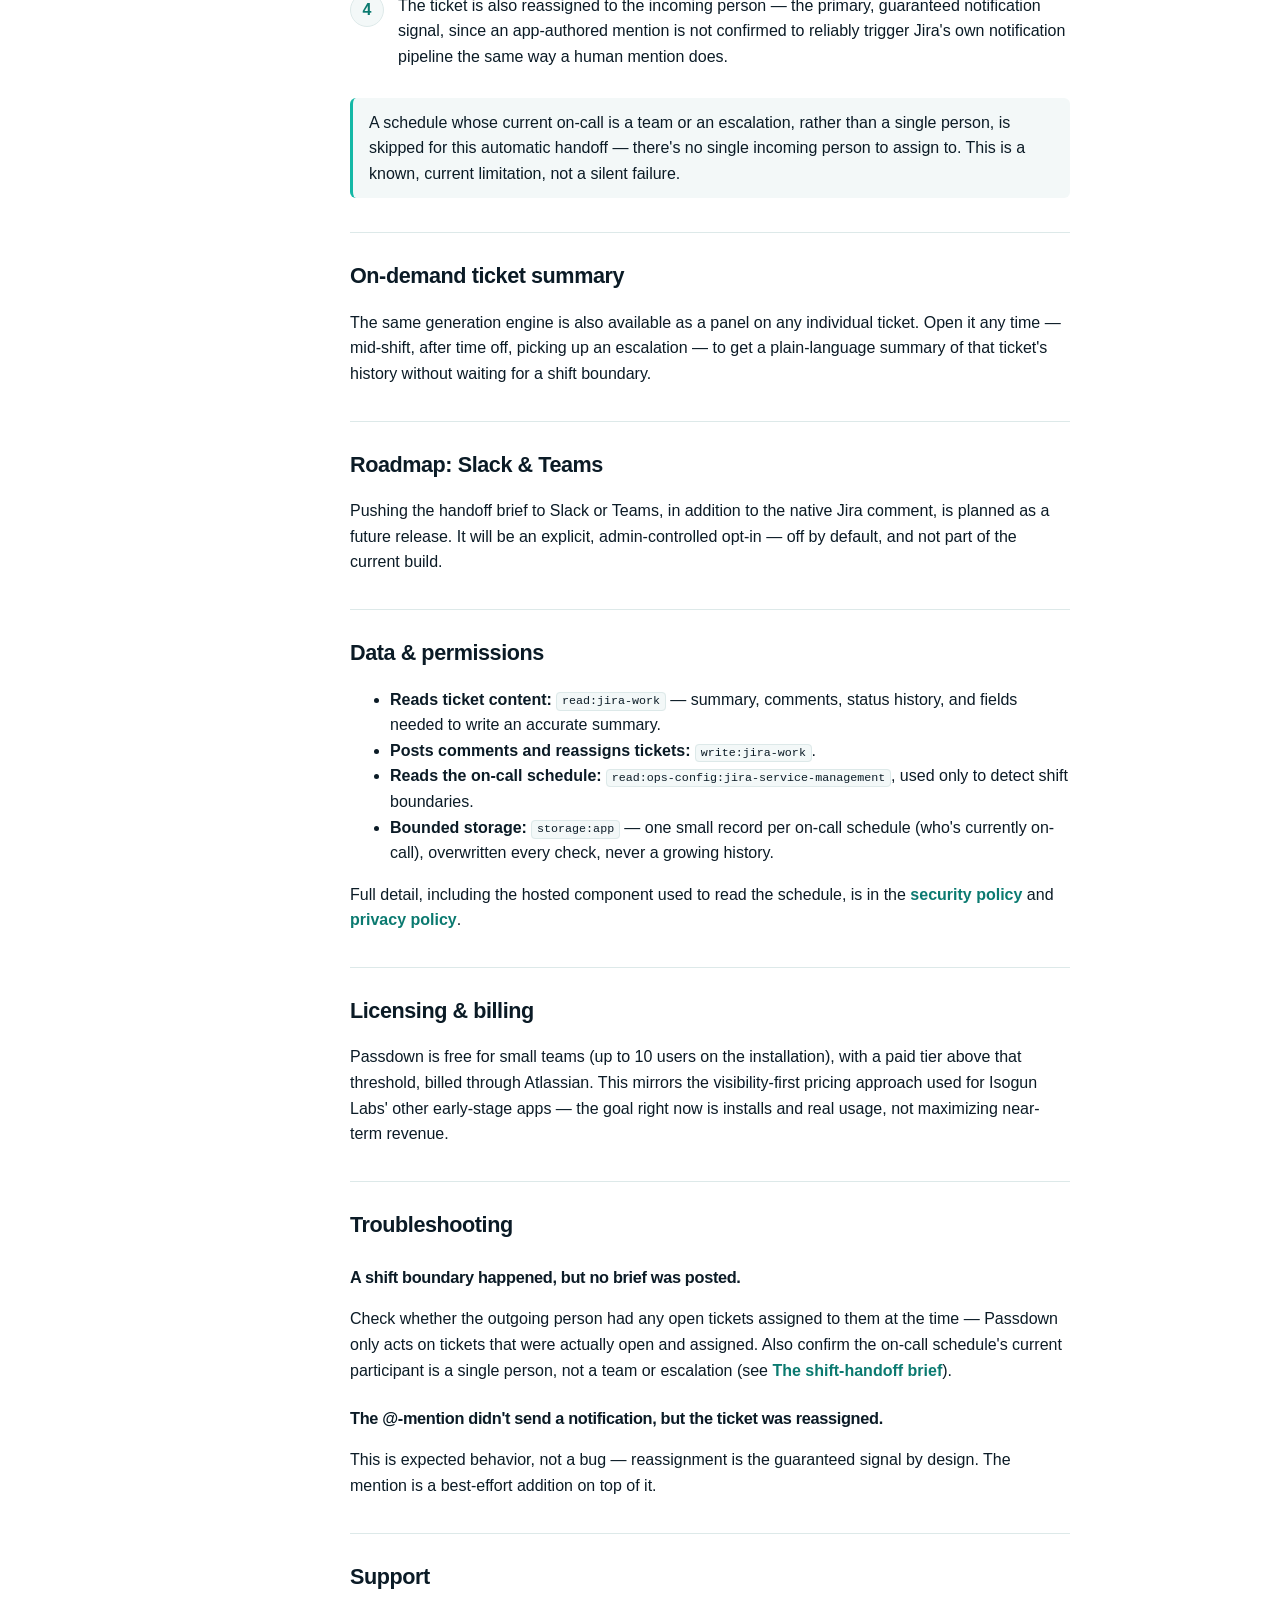
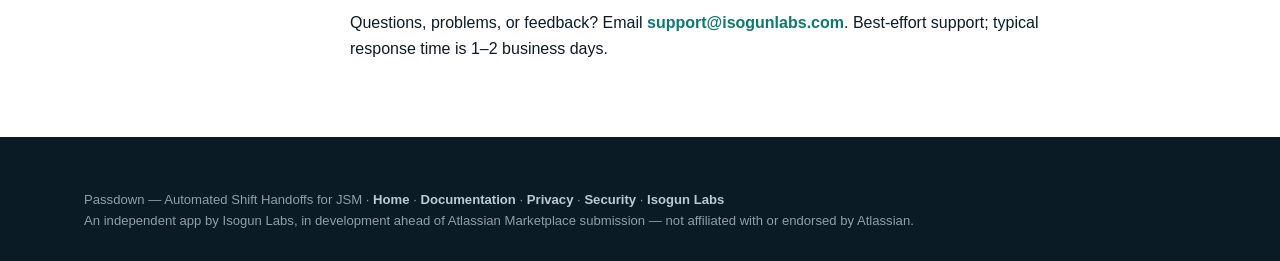
==== commit 1b4500a4: "Move Runs on Atlassian disclosure off marketing pages, keep on Security Homepage and docs no longer " ====
--- a/docs.html
+++ b/docs.html
@@ -175,10 +175,7 @@
       <p>
         Pushing the handoff brief to Slack or Teams, in addition to the native Jira comment, is
         planned as a future release. It will be an explicit, admin-controlled opt-in — off by
-        default, and not part of the current build. Enabling it will mean the specific
-        installation gives up eligibility for the "Runs on Atlassian" badge, since it requires
-        egress outside Atlassian's platform; see <a class="inline" href="security.html">Security</a>
-        for what that means today, independent of this future toggle.
+        default, and not part of the current build.
       </p>
     </section>
 
--- a/assets/css/site.css
+++ b/assets/css/site.css
@@ -174,10 +174,6 @@
 .collage .real-shot .frame { aspect-ratio:4/3; }
 
 /* RoA disclosure banner */
-.roa-note { display:flex; gap:14px; align-items:flex-start; background:var(--amber-flag-bg); border:1px solid #F3D9AE; border-radius:8px; padding:16px 18px; margin:0 auto; max-width:760px; }
-.roa-note svg { flex:none; width:20px; height:20px; color:var(--amber-flag); margin-top:2px; }
-.roa-note p { margin:0; font-size:.92rem; color:#7C4A0F; line-height:1.55; }
-.roa-note a { color:#7C4A0F; text-decoration:underline; font-weight:600; }
 
 /* FAQ accordion */
 .faq-list { max-width:760px; margin:0 auto; }
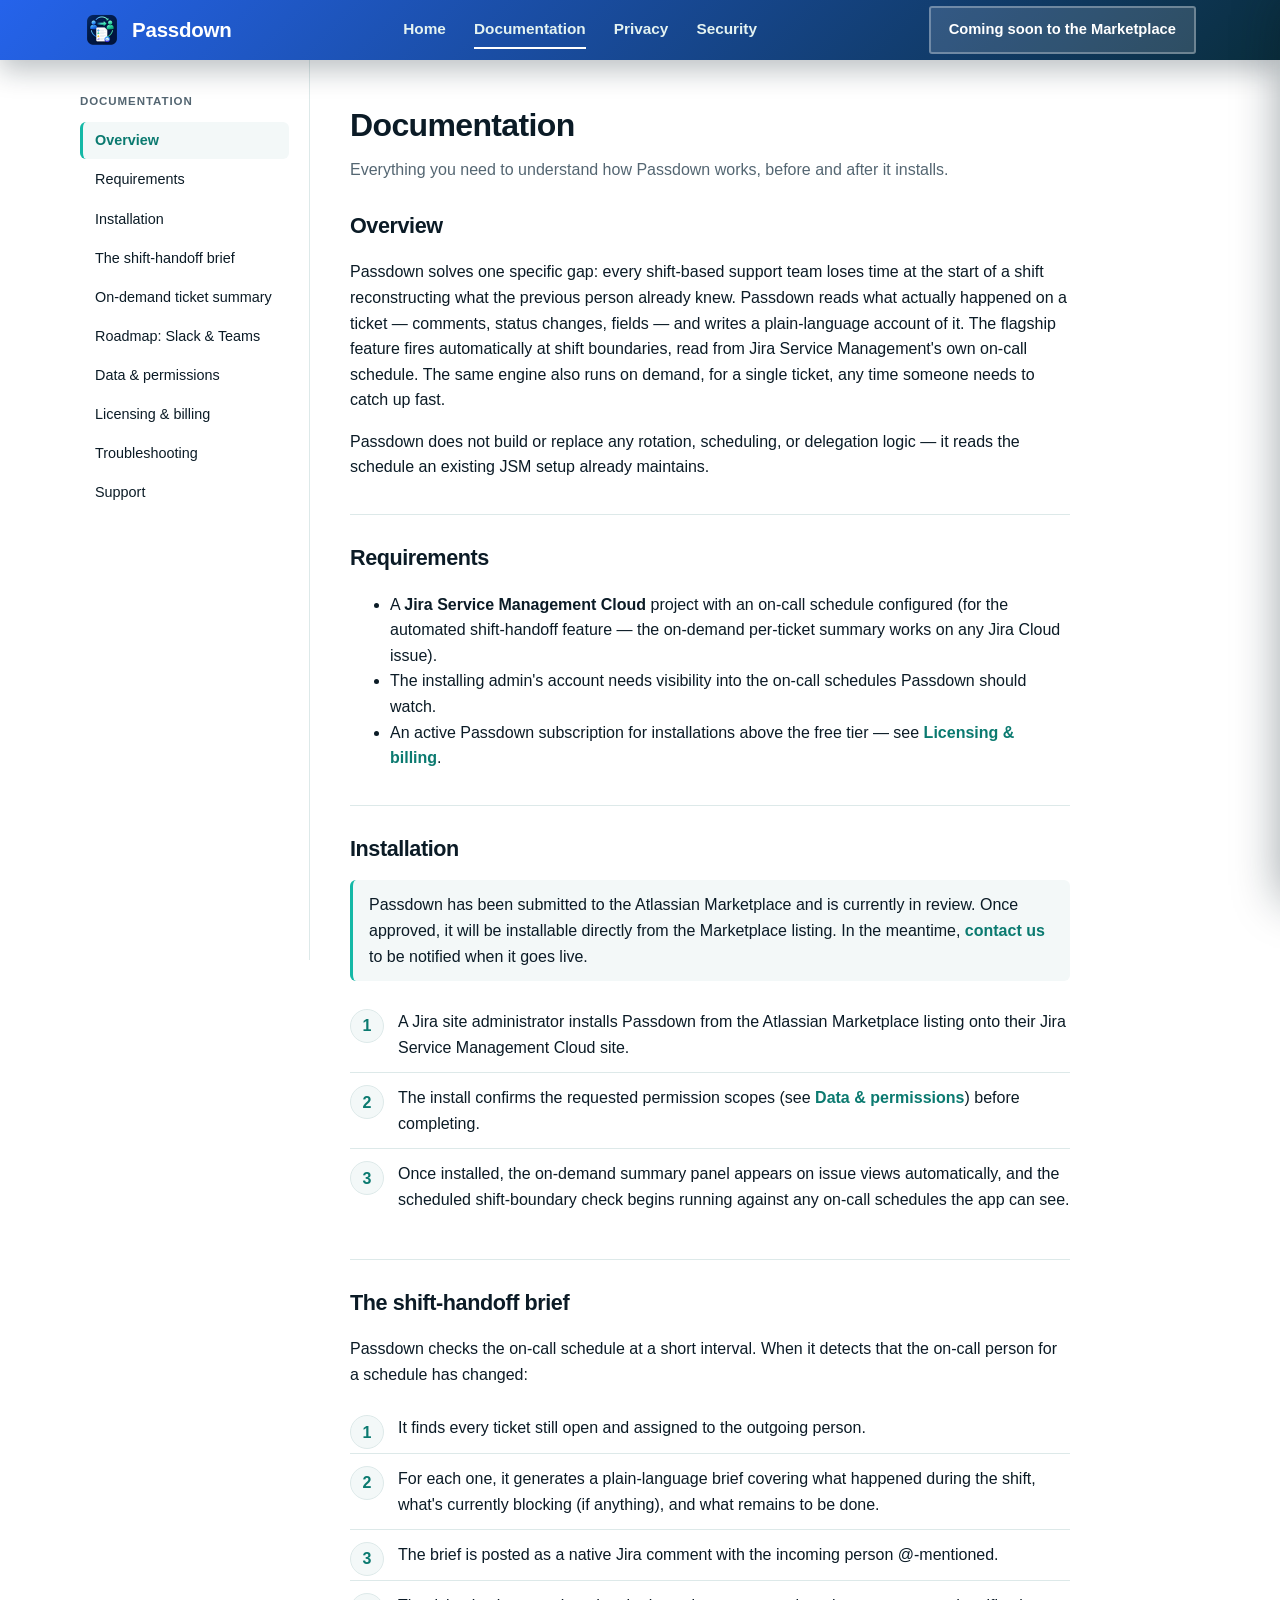
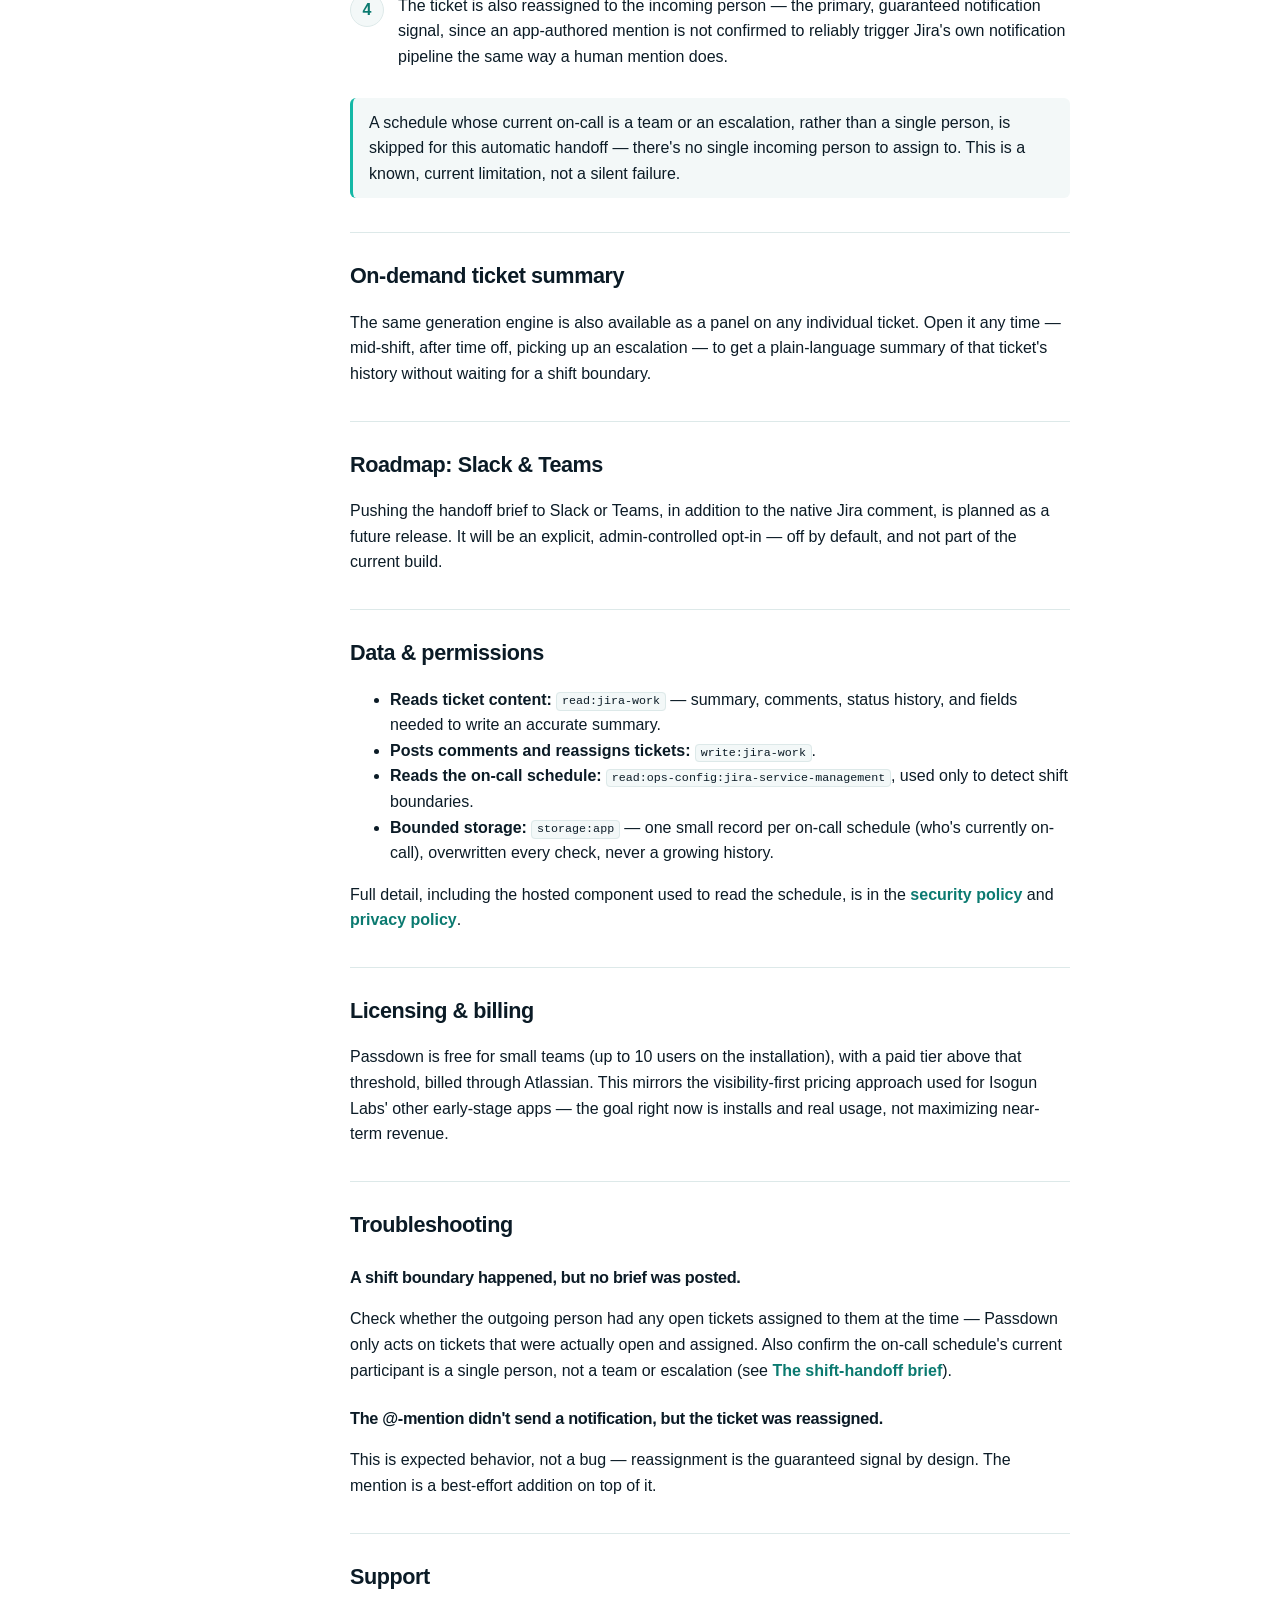
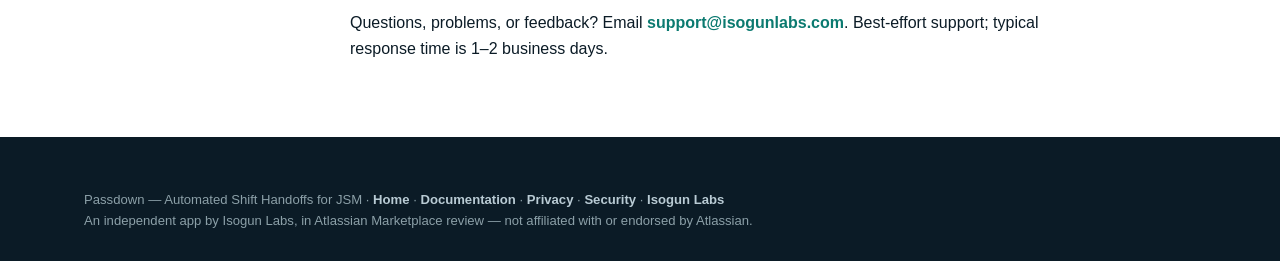
==== commit 962a2d60: "Update stale 'in development' text to 'in Marketplace review' on docs and homepage" ====
--- a/docs.html
+++ b/docs.html
@@ -133,10 +133,10 @@
     <section id="install">
       <h2 class="sec">Installation</h2>
       <div class="note">
-        Passdown is still in development and has not yet been submitted to the Atlassian
-        Marketplace. This section describes how installation will work once it is live —
-        <a class="inline" href="mailto:support@isogunlabs.com">contact us</a> to be notified when
-        that happens.
+        Passdown has been submitted to the Atlassian Marketplace and is currently in review.
+        Once approved, it will be installable directly from the Marketplace listing. In the
+        meantime, <a class="inline" href="mailto:support@isogunlabs.com">contact us</a> to be
+        notified when it goes live.
       </div>
       <ol class="steps">
         <li>A Jira site administrator installs Passdown from the Atlassian Marketplace listing onto their Jira Service Management Cloud site.</li>
@@ -239,7 +239,7 @@
       <a href="privacy.html">Privacy</a> ·
       <a href="security.html">Security</a> ·
       <a href="https://isogunlabs.com/">Isogun Labs</a><br>
-      An independent app by Isogun Labs, in development ahead of Atlassian Marketplace submission — not affiliated with or endorsed by Atlassian.
+      An independent app by Isogun Labs, in Atlassian Marketplace review — not affiliated with or endorsed by Atlassian.
     </div>
   </div>
 </footer>
--- a/assets/css/site.css
+++ b/assets/css/site.css
@@ -67,7 +67,7 @@
 .nav-mid a { color:#E4F3F1; text-decoration:none; font-weight:600; font-size:.96rem; padding:6px 0; border-bottom:2px solid transparent; transition:border-color .2s,color .2s; }
 .nav-mid a:hover, .nav-mid a.active { border-color:#fff; }
 .nav-right { display:flex; align-items:center; gap:14px; }
-.hamburger { display:none; background:none; border:0; cursor:pointer; padding:8px; }
+.hamburger { display:none; background:none; border:0; cursor:pointer; padding:11px; }
 .hamburger span { display:block; width:22px; height:2px; background:#fff; border-radius:2px; margin:5px 0; transition:transform .3s ease, opacity .2s ease; }
 .hamburger.open span:nth-child(1){ transform:translateY(7px) rotate(45deg); }
 .hamburger.open span:nth-child(2){ opacity:0; }
@@ -83,7 +83,7 @@
 .drawer a.d-link { display:block; color:#fff; text-decoration:none; font-weight:600; font-size:1.05rem; padding:14px 2px; border-bottom:1px solid rgba(255,255,255,.16); }
 .drawer .btn { margin-top:20px; justify-content:center; }
 body.drawer-open { overflow:hidden; }
-@media (max-width:820px){ .nav-mid{ display:none; } .util{ display:none; } .hamburger{ display:block; } .nav-right .btn-teal{ display:none; } }
+@media (max-width:820px){ .nav-mid{ display:none; } .util{ display:none; } .hamburger{ display:block; } .nav-right .btn{ display:none; } }
 
 /* hero */
 .hero { position:relative; margin-top:-74px; padding-top:74px; background:linear-gradient(150deg,#0E3247,var(--ink) 65%); color:#fff; overflow:hidden; }
@@ -156,24 +156,26 @@
   .split-arrow { transform:rotate(90deg); margin:0 auto; }
 }
 
-/* real product screenshots — framed + annotated */
-.real-shot { border-radius:8px; overflow:hidden; border:1px solid var(--line); box-shadow:var(--shadow); background:var(--white); }
-.real-shot .bar { display:flex; align-items:center; gap:7px; padding:9px 13px; background:#EAF3F3; border-bottom:1px solid var(--line); }
-.real-shot .bar i { width:9px; height:9px; border-radius:50%; }
-.real-shot .bar .r{background:#F87171;} .real-shot .bar .y{background:#FBBF24;} .real-shot .bar .g{background:#34D399;}
-.real-shot .bar .url { margin-left:6px; font-size:.7rem; color:var(--body); background:var(--white); border:1px solid var(--line); border-radius:6px; padding:3px 10px; }
-.real-shot .frame { position:relative; overflow:hidden; background:var(--panel); }
-.real-shot .frame img { width:100%; height:100%; object-fit:cover; display:block; }
-.real-shot .callout { position:absolute; left:10px; bottom:10px; display:inline-flex; align-items:center; gap:8px; background:rgba(10,25,35,.92); color:#fff; font-size:.76rem; font-weight:700; padding:6px 12px 6px 9px; border-radius:999px; box-shadow:0 8px 20px rgba(10,25,35,.4); max-width:calc(100% - 20px); }
-.real-shot .callout .dot2 { width:7px; height:7px; border-radius:50%; background:var(--teal-400); flex:none; box-shadow:0 0 0 4px rgba(20,184,166,.3); }
+/* composited promo cards — dark panel, floating chip, real screenshot inside its own card */
+.promo-card { position:relative; border-radius:16px; padding:26px 24px 24px; overflow:hidden; background:linear-gradient(150deg,#0E3247,var(--deep) 60%,var(--teal-600)); box-shadow:var(--shadow-lg); isolation:isolate; }
+.promo-card::before { content:""; position:absolute; inset:0; z-index:-1; opacity:.6; background:radial-gradient(circle at 85% -10%,rgba(20,184,166,.4),transparent 55%),radial-gradient(circle at -10% 110%,rgba(37,99,235,.28),transparent 55%); }
+.promo-eyebrow { display:inline-block; background:var(--teal-50); color:var(--deep); font-size:.7rem; font-weight:800; letter-spacing:.09em; text-transform:uppercase; padding:5px 13px; border-radius:999px; margin-bottom:14px; }
+.promo-card h3 { color:#fff; font-size:1.08rem; font-weight:800; margin:0 0 6px; letter-spacing:-.01em; }
+.promo-card .promo-sub { color:#CFE3E0; font-size:.86rem; margin:0 0 18px; line-height:1.5; }
+.promo-inner { position:relative; background:var(--white); border-radius:12px; box-shadow:0 20px 44px rgba(4,15,22,.35); overflow:hidden; }
+.promo-chip { position:absolute; top:-15px; right:18px; z-index:2; display:inline-flex; align-items:center; gap:6px; background:var(--teal-50); color:var(--deep); font-size:.72rem; font-weight:800; padding:7px 14px; border-radius:999px; box-shadow:0 8px 18px rgba(4,15,22,.35); }
+.promo-chip .dot2 { width:6px; height:6px; border-radius:50%; background:var(--teal-400); flex:none; }
+.promo-inner .frame { position:relative; overflow:hidden; background:var(--panel); }
+.promo-inner .frame img { width:100%; height:100%; object-fit:cover; display:block; }
+.promo-caption { padding:10px 16px 13px; font-size:.78rem; color:var(--body); border-top:1px solid var(--line); }
+.promo-card--tight { padding:16px; border-radius:12px; }
+
+/* real product screenshots — badge */
 .real-badge { display:inline-flex; align-items:center; gap:6px; font-size:.72rem; font-weight:800; letter-spacing:.04em; text-transform:uppercase; color:var(--teal-600); background:var(--teal-50); border:1px solid var(--teal-100); border-radius:999px; padding:4px 11px; margin-bottom:10px; }
 .real-badge svg { width:12px; height:12px; }
 
 /* collage grid of real handoff tickets */
 .collage { display:grid; grid-template-columns:repeat(3,1fr); gap:20px; }
-.collage .real-shot .frame { aspect-ratio:4/3; }
-
-/* RoA disclosure banner */
 
 /* FAQ accordion */
 .faq-list { max-width:760px; margin:0 auto; }
@@ -257,14 +259,20 @@
   .collage{ grid-template-columns:1fr; }
   .foot-top{ flex-direction:column; gap:24px; }
   .docs-layout{ display:block; }
-  .docs-side{ width:auto; position:static; height:auto; border-right:0; border-bottom:1px solid var(--line); padding:16px 20px; }
-  .docs-side nav{ display:flex; flex-wrap:wrap; gap:4px; }
-  .docs-side nav a{ border-left:0; padding:6px 10px; }
+  .docs-side{ width:auto; position:static; height:auto; border-right:0; border-bottom:1px solid var(--line); padding:14px 0; }
+  .docs-side .side-title{ padding:0 20px; }
+  .docs-side nav{ display:flex; flex-wrap:nowrap; overflow-x:auto; -webkit-overflow-scrolling:touch; gap:6px; padding:0 20px; scrollbar-width:none; }
+  .docs-side nav::-webkit-scrollbar{ display:none; }
+  .docs-side nav a{ border-left:0; padding:7px 12px; white-space:nowrap; flex:none; background:var(--panel); border-radius:999px; }
+  .docs-side nav a.active{ border-left:0; background:var(--teal-50); }
   .docs-main{ padding:28px 20px 48px; }
 }
 @media (max-width:560px){
   section.block{ padding:56px 0; }
   .principles{ grid-template-columns:1fr; }
   .util{ font-size:.78rem; }
+  .hero-glow{ width:340px; height:340px; }
+  .promo-card{ padding:22px 18px 20px; }
+  .promo-card--tight{ padding:14px; }
 }
 @media (prefers-reduced-motion: reduce){ *{ animation:none!important; scroll-behavior:auto; } .reveal{ opacity:1; transform:none; transition:none; } .hero-glow{ animation:none; } }
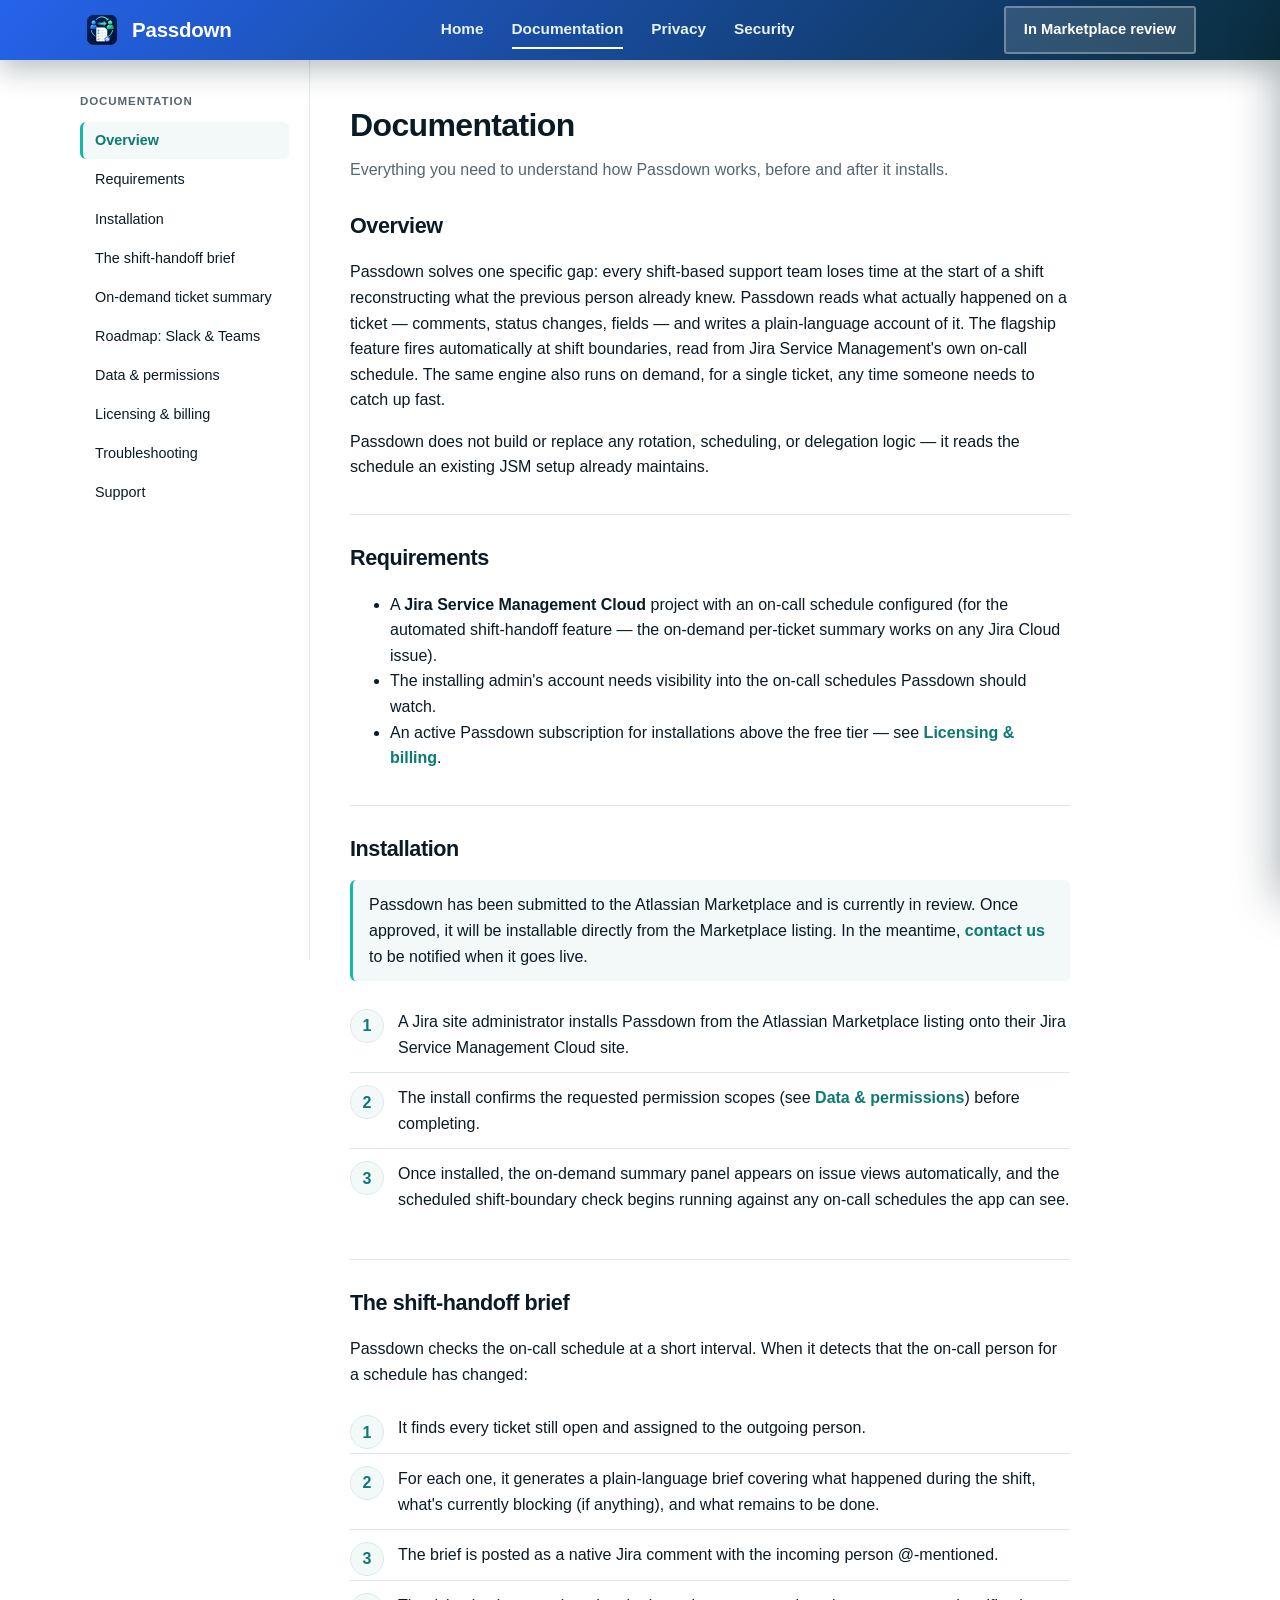
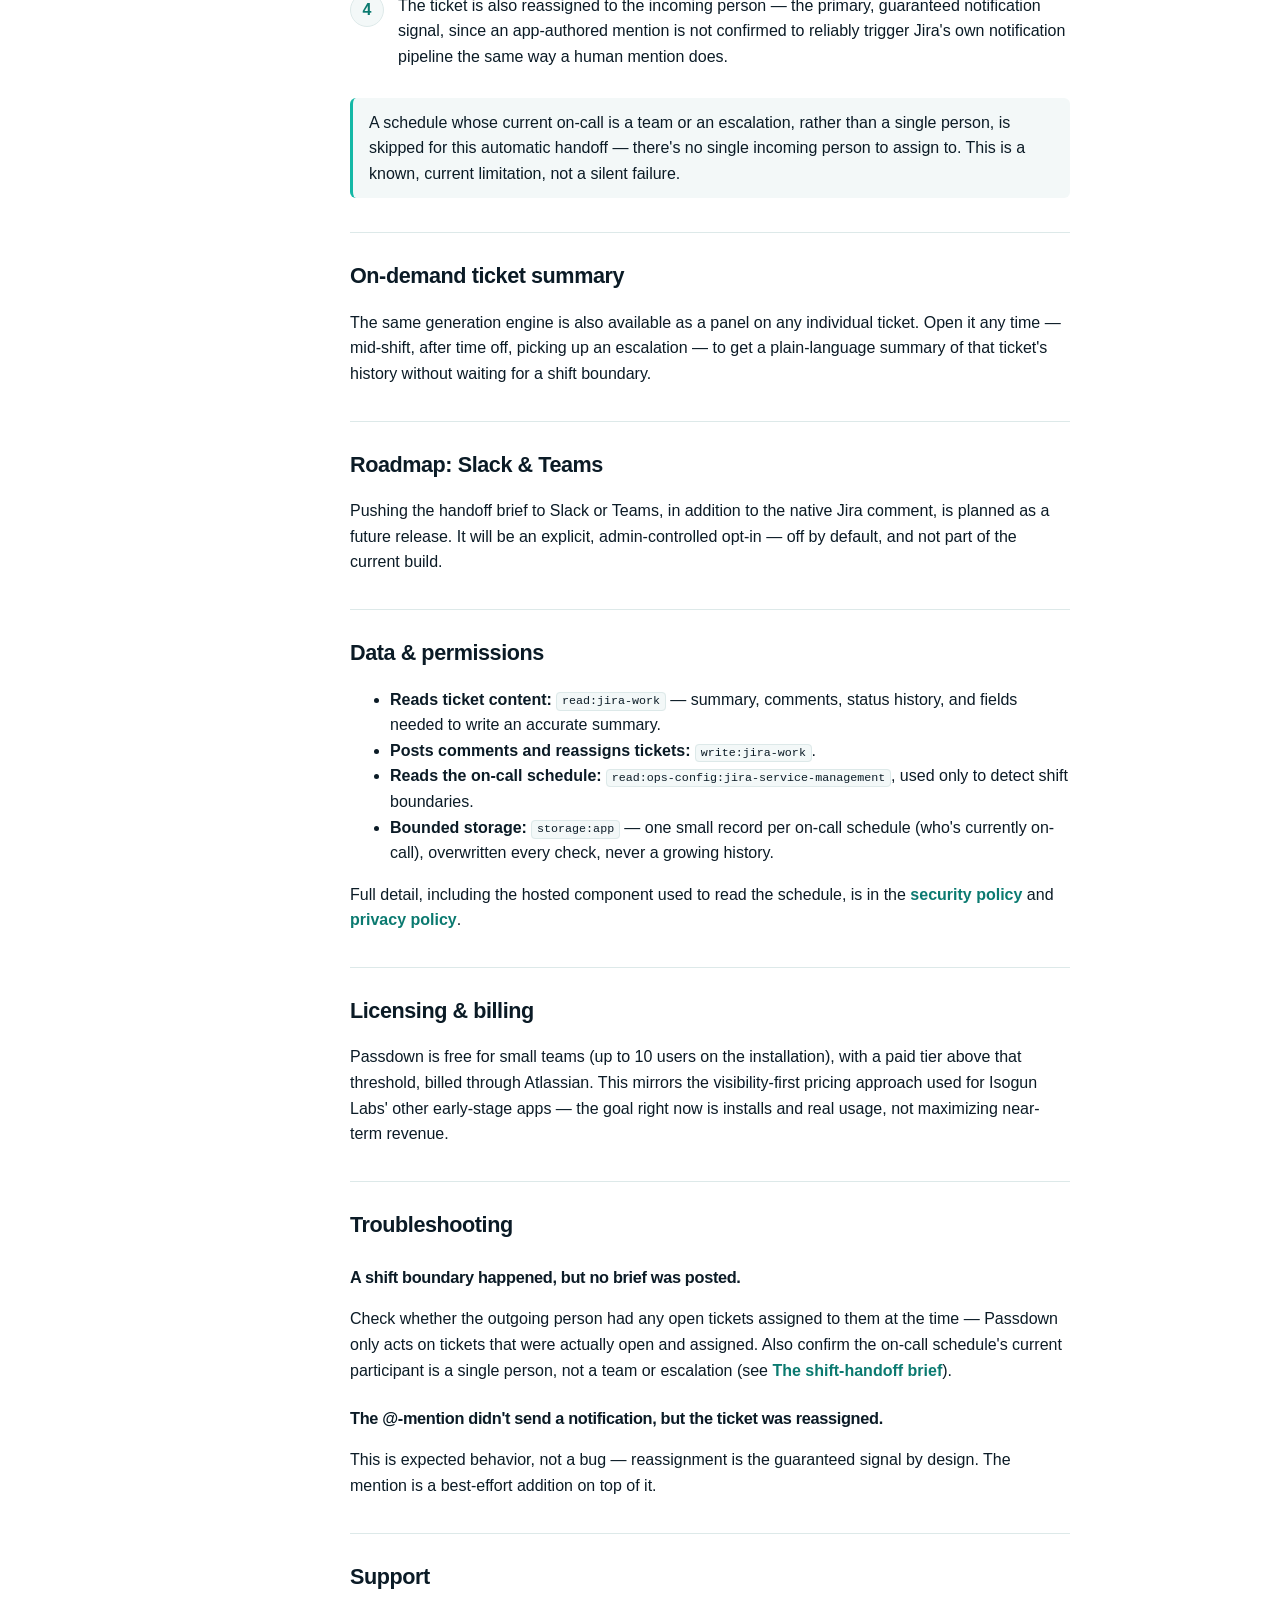
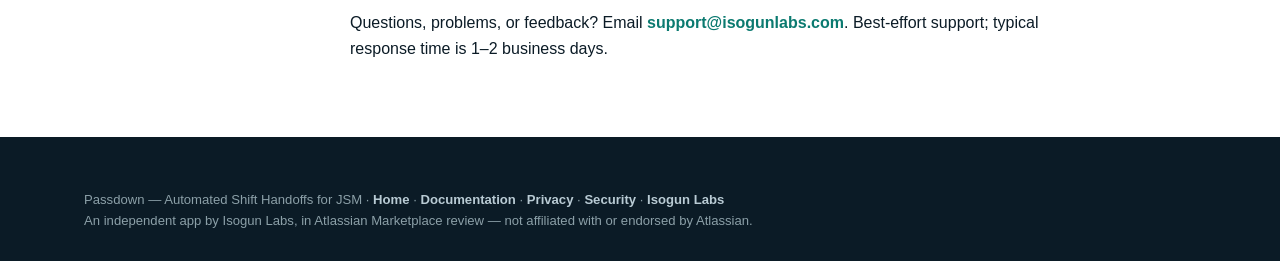
==== commit 2128f338: "SEO audit fixes: update stale text on all pages, upgrade homepage Twitter card to summary_large_imag" ====
--- a/docs.html
+++ b/docs.html
@@ -55,7 +55,7 @@
       <a href="security.html">Security</a>
     </div>
     <div class="nav-right">
-      <span class="btn btn-disabled btn-sm">Coming soon to the Marketplace</span>
+      <span class="btn btn-disabled btn-sm">In Marketplace review</span>
       <button class="hamburger" aria-label="Open menu" aria-expanded="false" aria-controls="mobile-drawer">
         <span></span><span></span><span></span>
       </button>
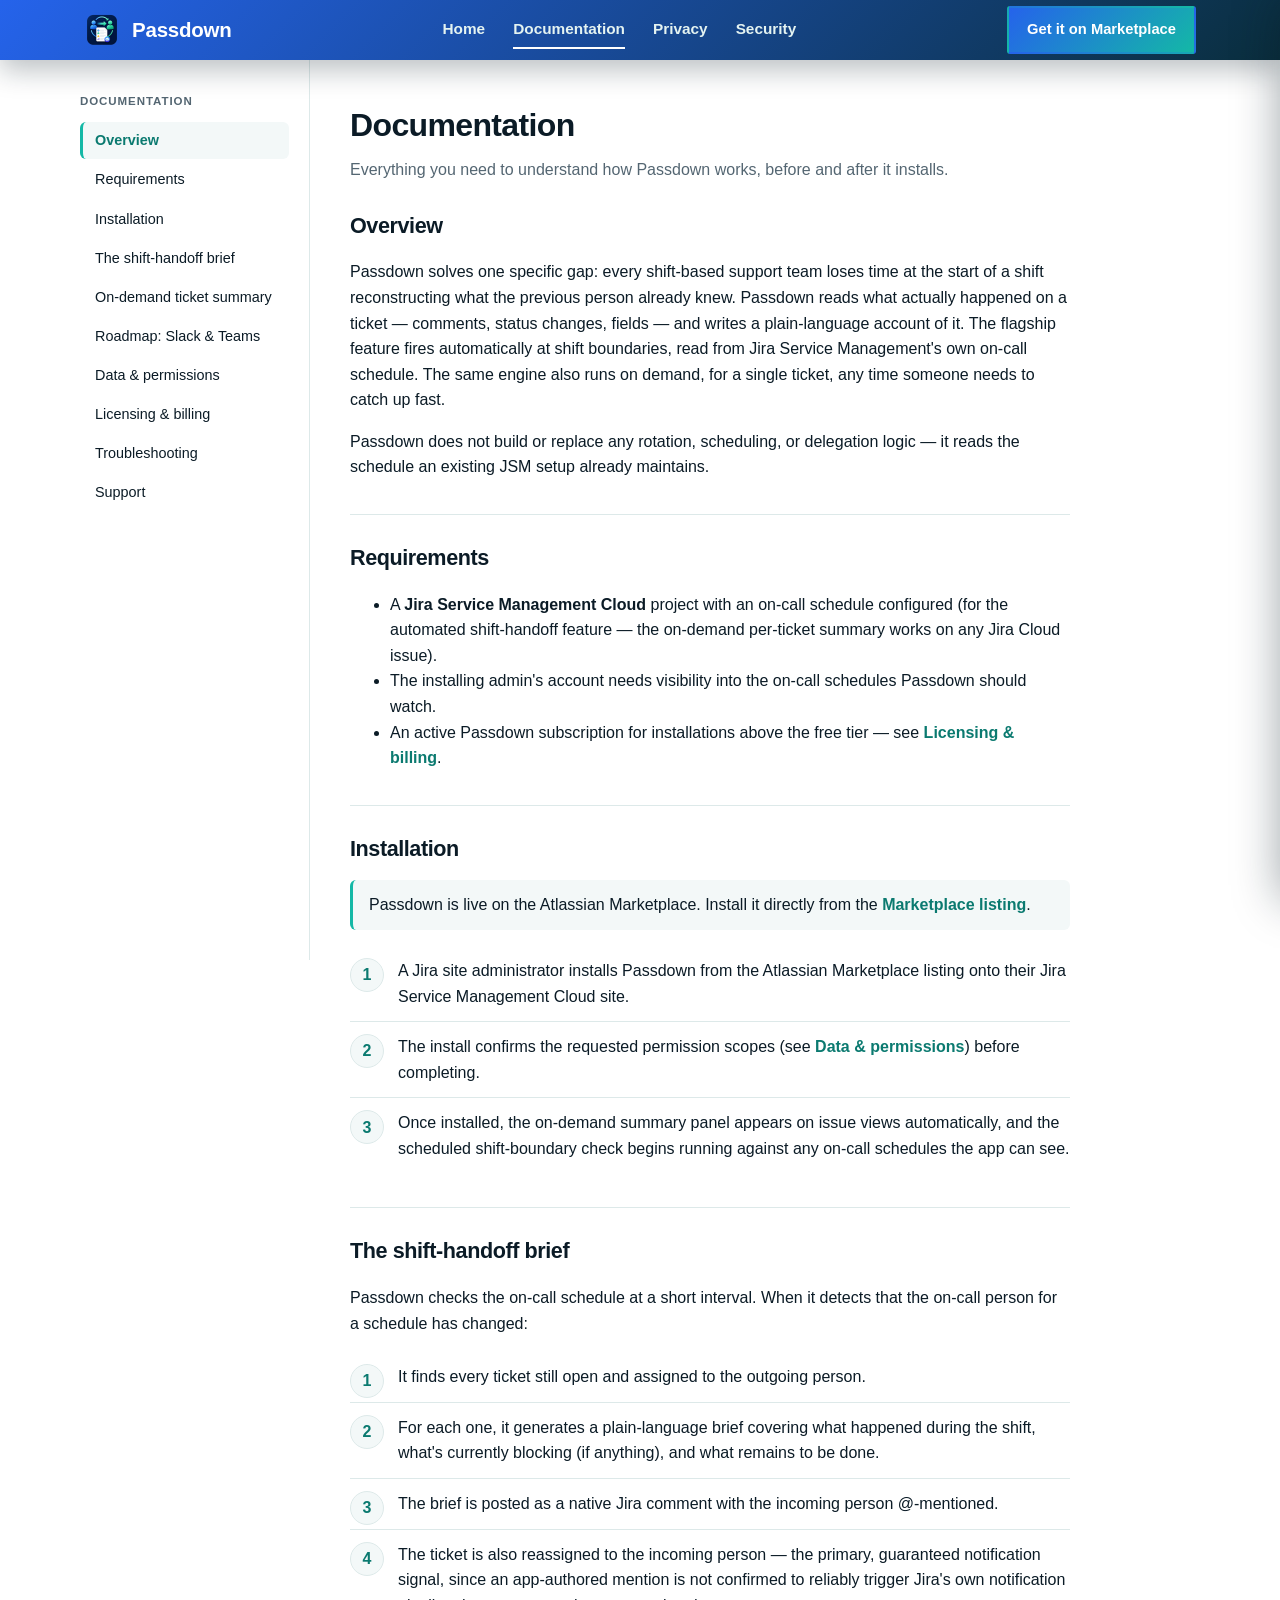
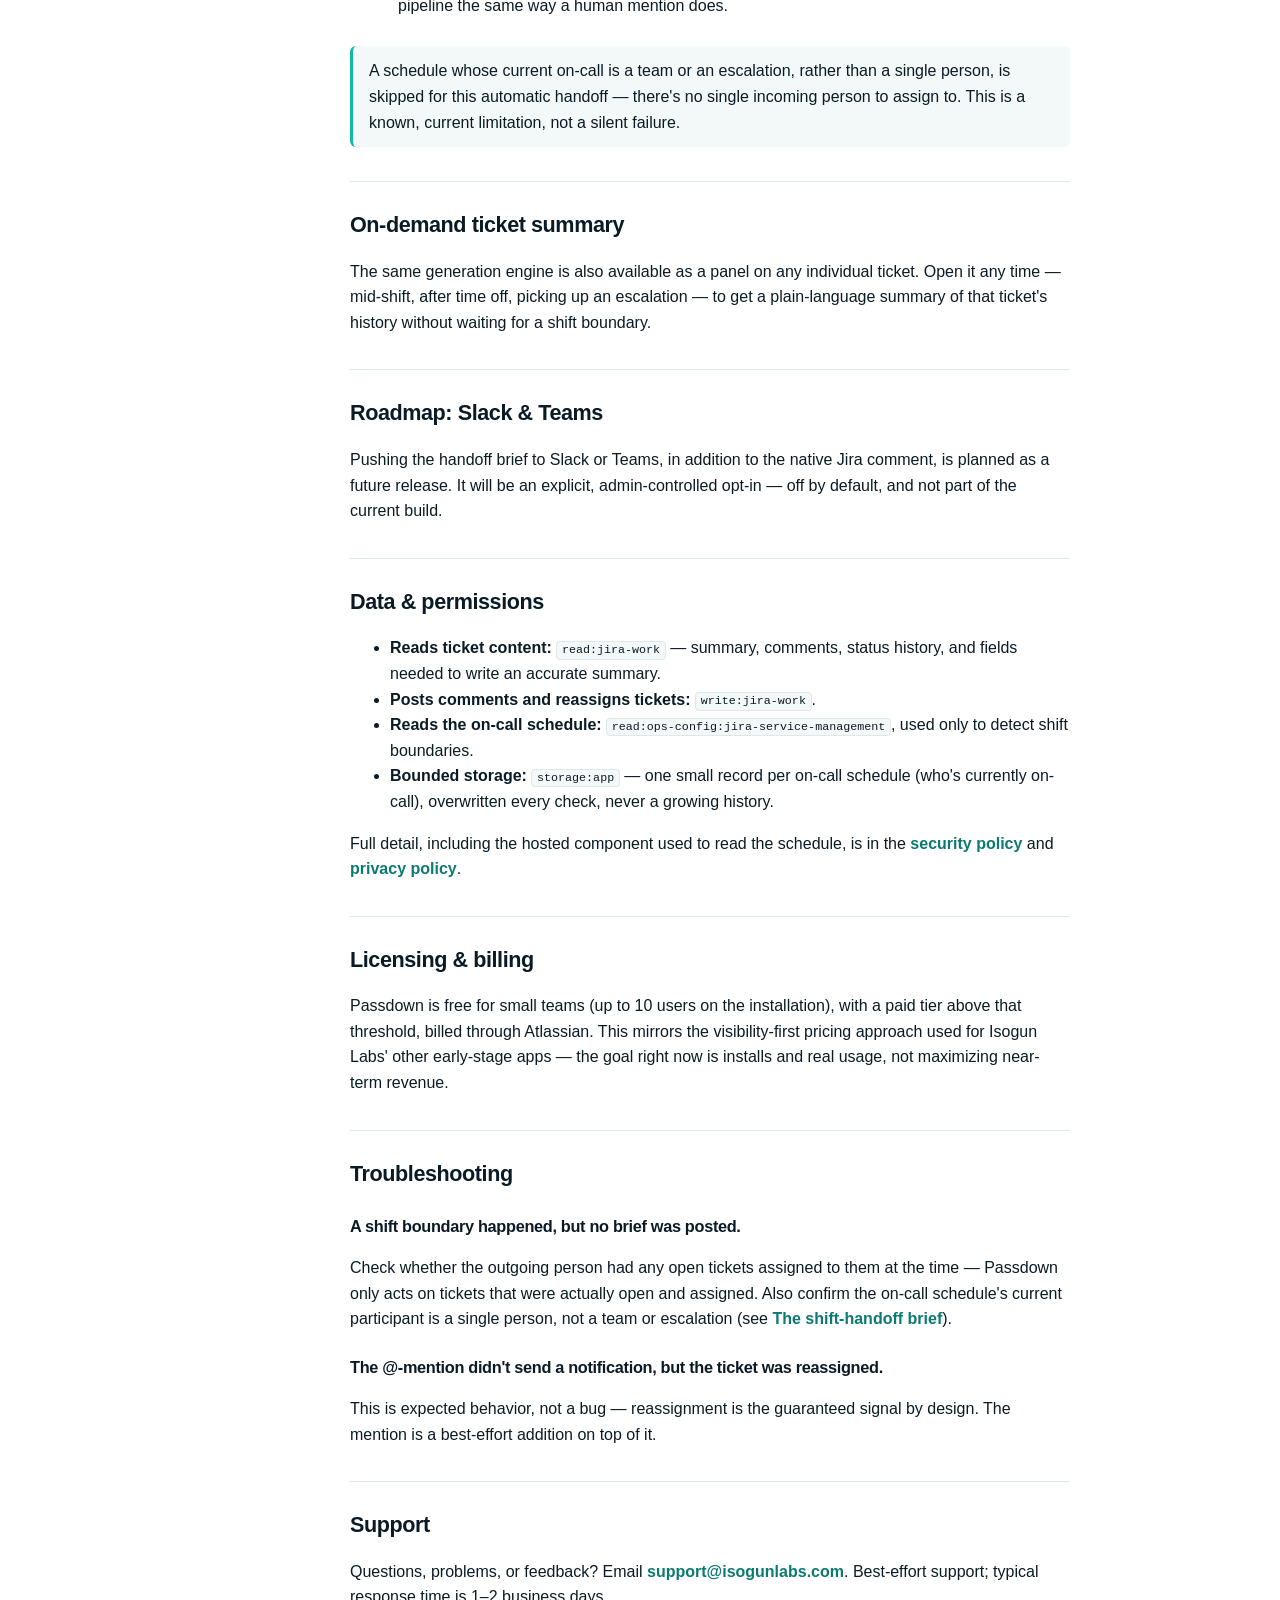
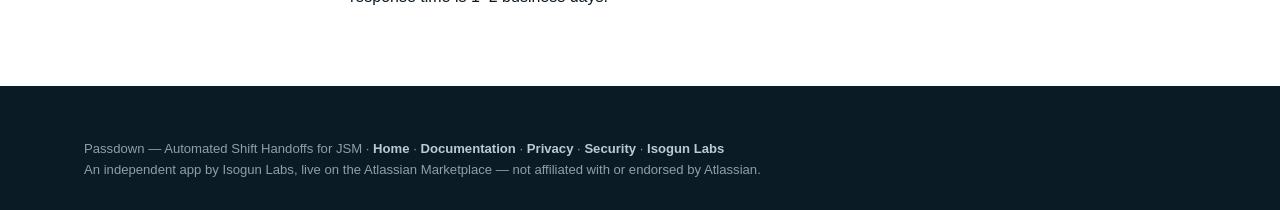
==== commit 984d88c7: "Passdown live on Marketplace: update all CTAs, nav, footers, docs, and README" ====
--- a/docs.html
+++ b/docs.html
@@ -55,7 +55,7 @@
       <a href="security.html">Security</a>
     </div>
     <div class="nav-right">
-      <span class="btn btn-disabled btn-sm">In Marketplace review</span>
+      <a class="btn btn-teal btn-sm" href="https://marketplace.atlassian.com/apps/2948459916" target="_blank" rel="noopener">Get it on Marketplace</a>
       <button class="hamburger" aria-label="Open menu" aria-expanded="false" aria-controls="mobile-drawer">
         <span></span><span></span><span></span>
       </button>
@@ -80,7 +80,7 @@
     <a class="d-link" href="privacy.html">Privacy</a>
     <a class="d-link" href="security.html">Security</a>
   </nav>
-  <a class="btn btn-teal" href="mailto:support@isogunlabs.com">Get notified at launch</a>
+  <a class="btn btn-teal" href="https://marketplace.atlassian.com/apps/2948459916" target="_blank" rel="noopener">Get it on Marketplace</a>
 </aside>
 
 <div class="docs-layout">
@@ -133,10 +133,8 @@
     <section id="install">
       <h2 class="sec">Installation</h2>
       <div class="note">
-        Passdown has been submitted to the Atlassian Marketplace and is currently in review.
-        Once approved, it will be installable directly from the Marketplace listing. In the
-        meantime, <a class="inline" href="mailto:support@isogunlabs.com">contact us</a> to be
-        notified when it goes live.
+        Passdown is live on the Atlassian Marketplace. Install it directly from the
+        <a class="inline" href="https://marketplace.atlassian.com/apps/2948459916" target="_blank" rel="noopener">Marketplace listing</a>.
       </div>
       <ol class="steps">
         <li>A Jira site administrator installs Passdown from the Atlassian Marketplace listing onto their Jira Service Management Cloud site.</li>
@@ -239,7 +237,7 @@
       <a href="privacy.html">Privacy</a> ·
       <a href="security.html">Security</a> ·
       <a href="https://isogunlabs.com/">Isogun Labs</a><br>
-      An independent app by Isogun Labs, in Atlassian Marketplace review — not affiliated with or endorsed by Atlassian.
+      An independent app by Isogun Labs, live on the Atlassian Marketplace — not affiliated with or endorsed by Atlassian.
     </div>
   </div>
 </footer>
